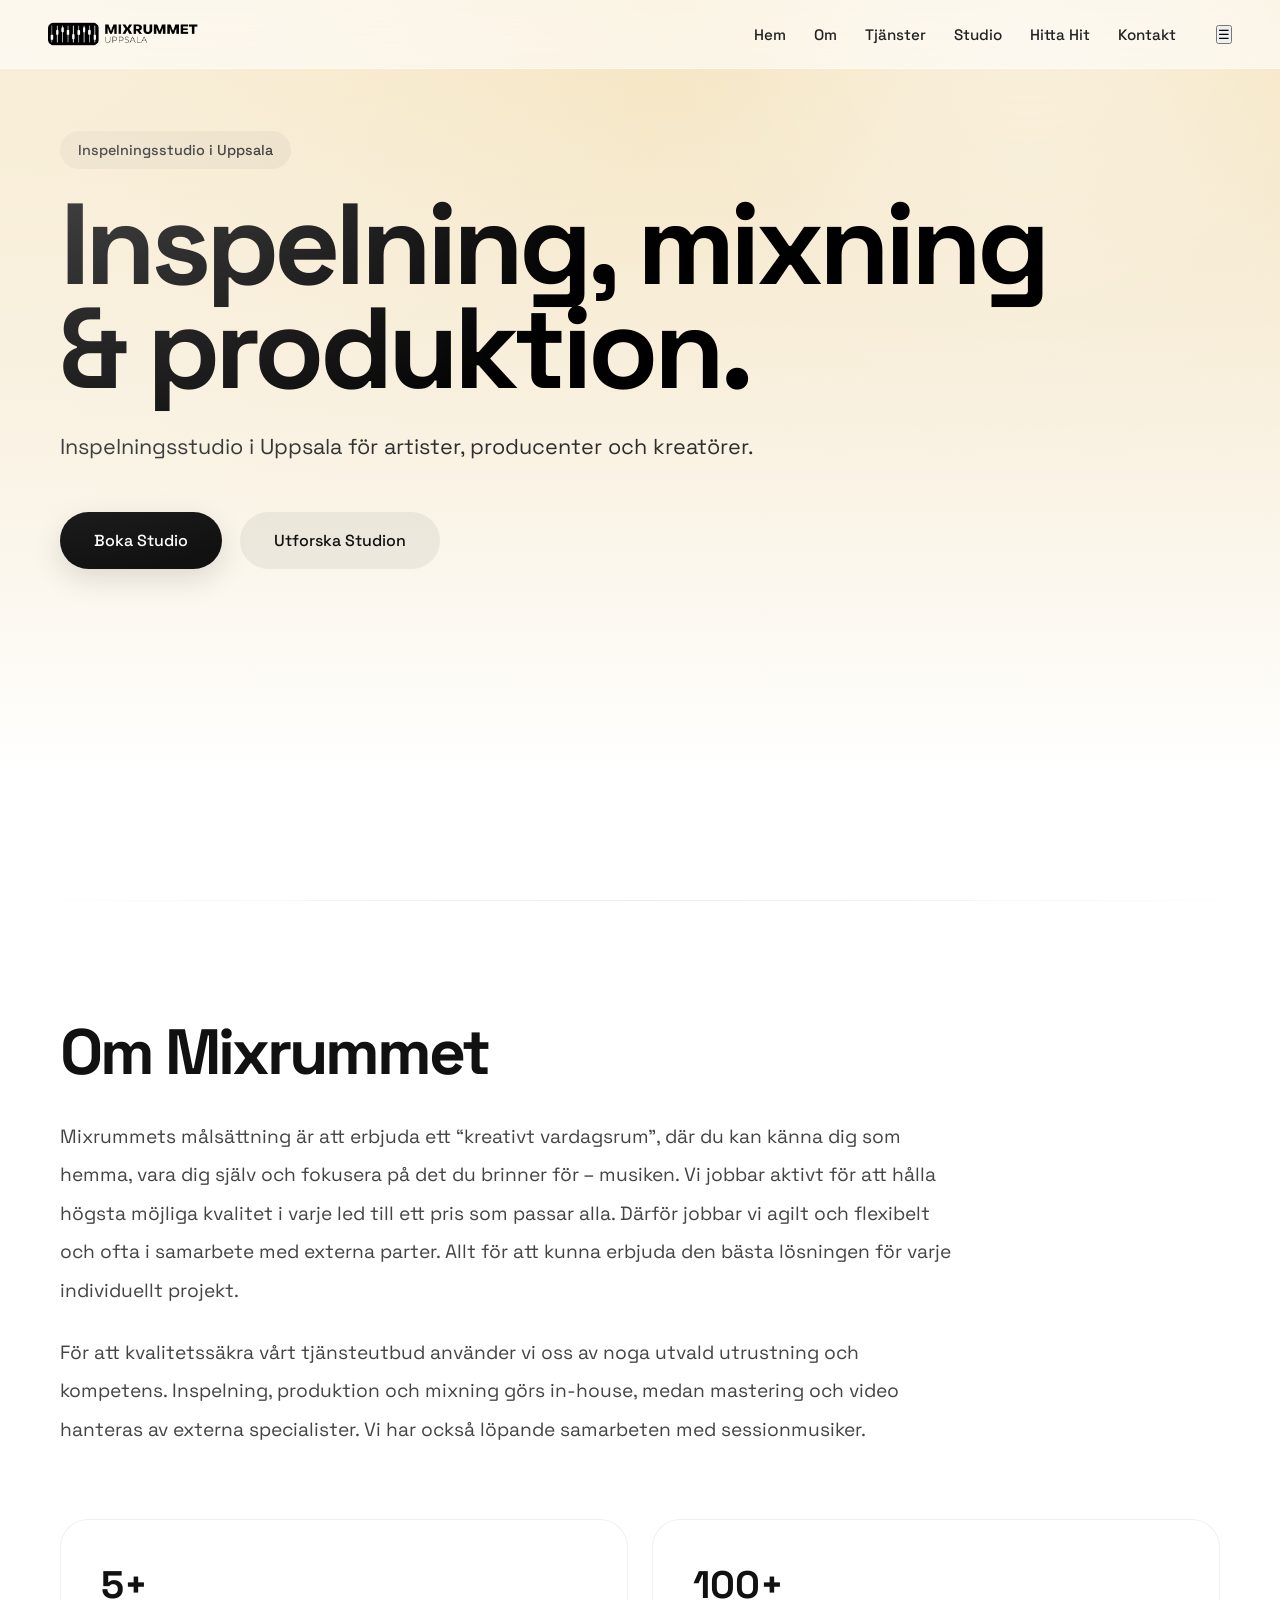
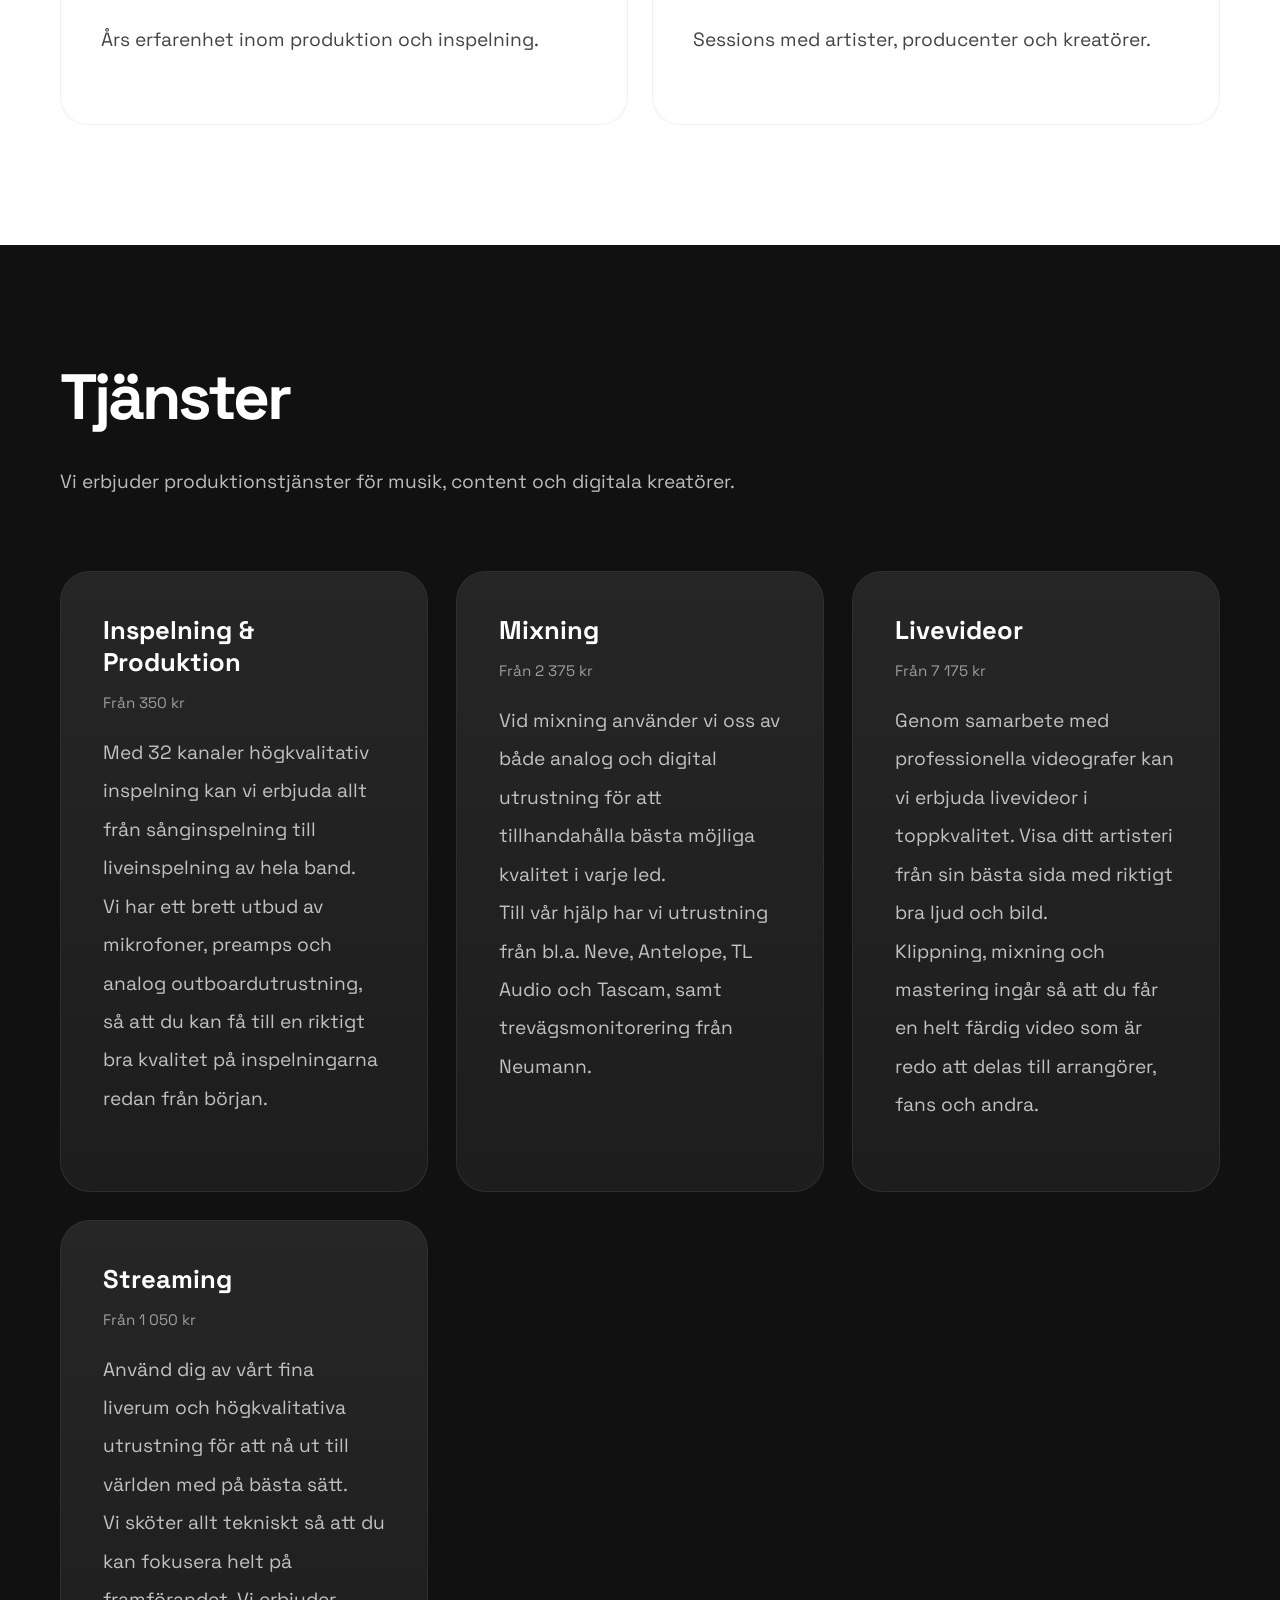
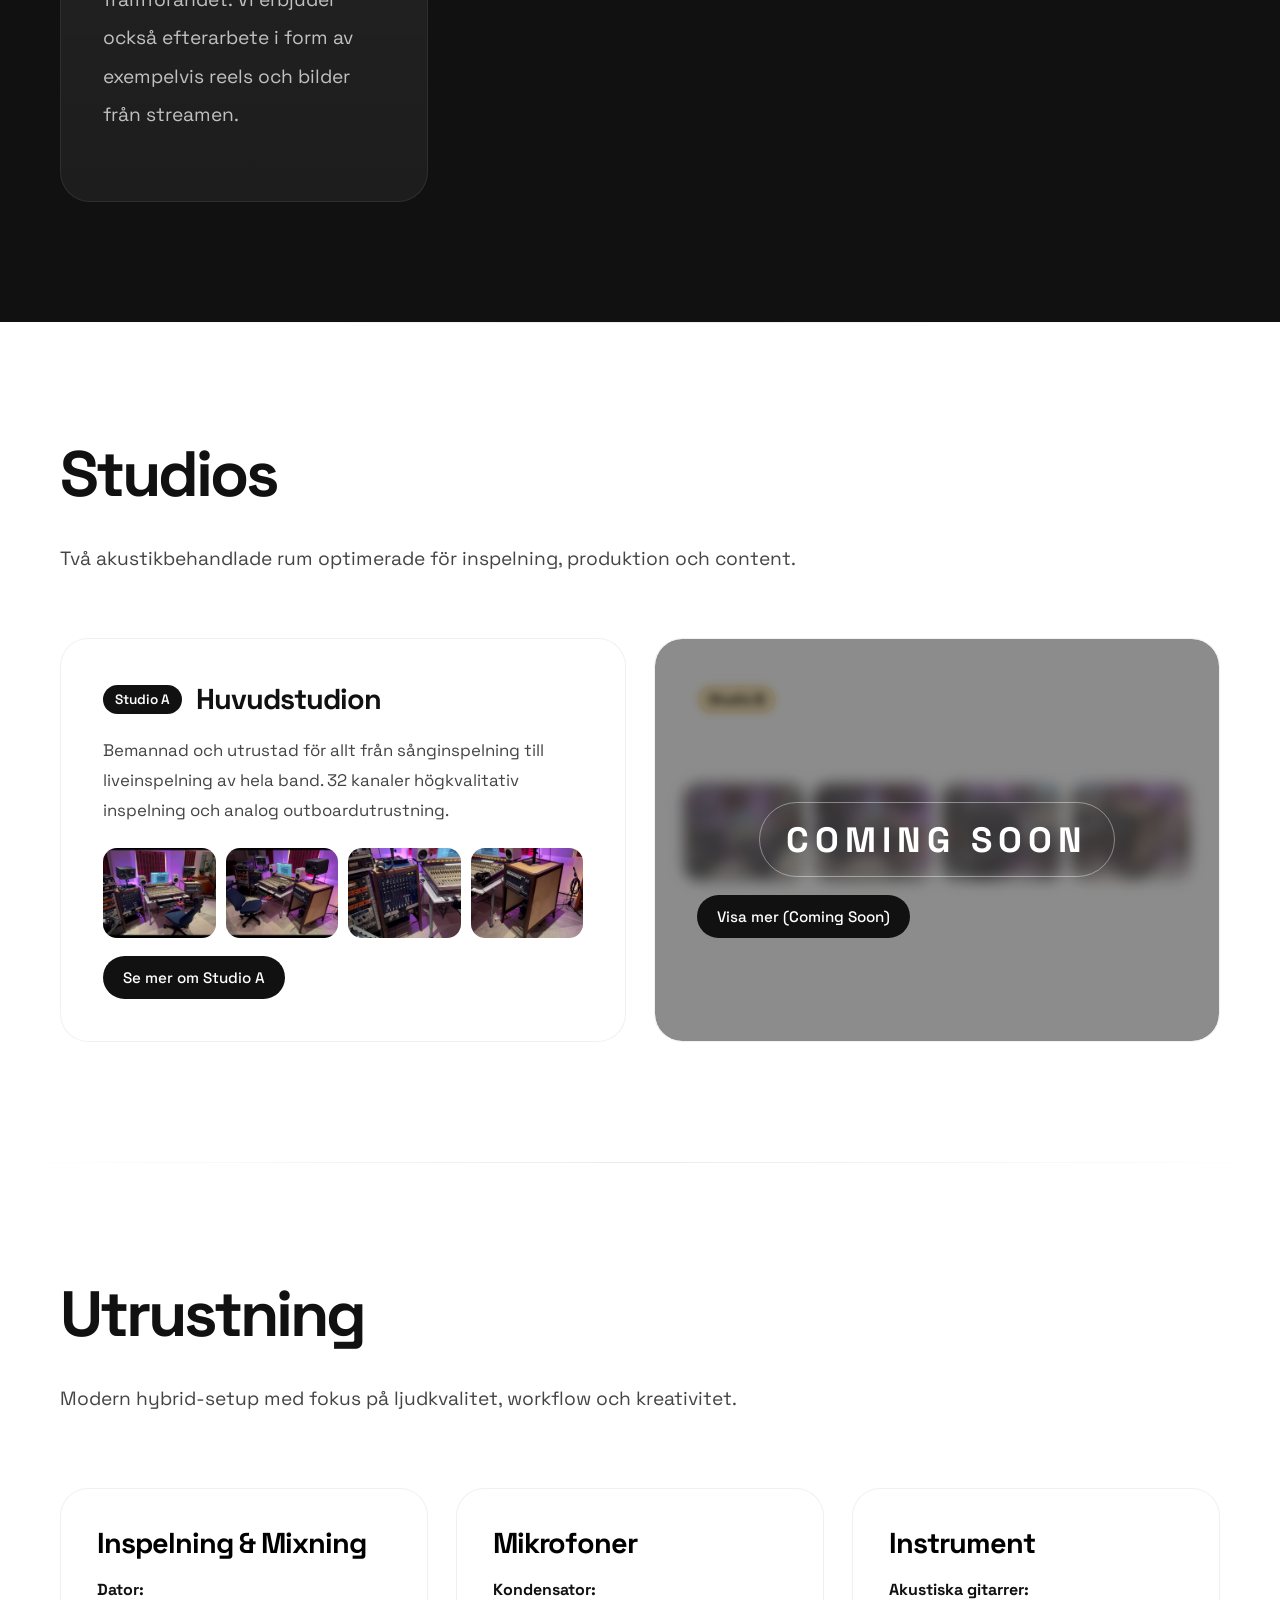
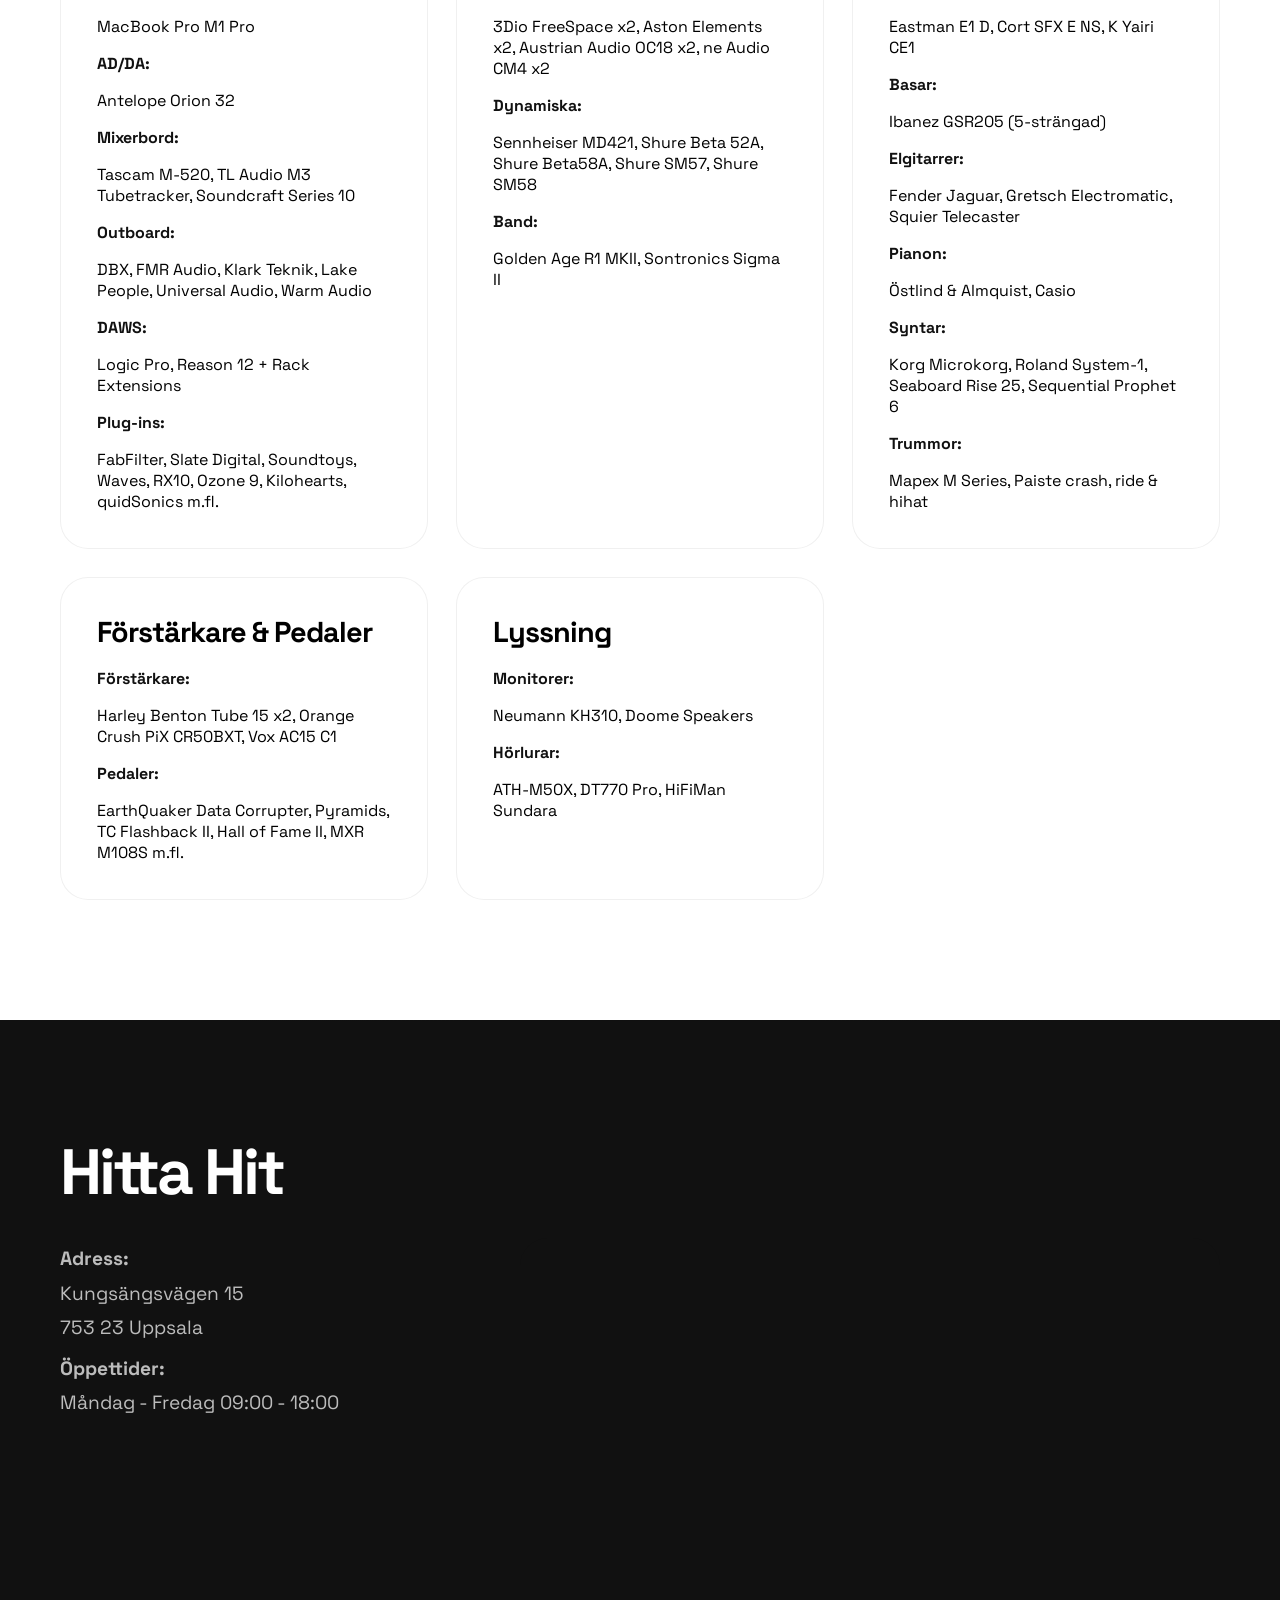
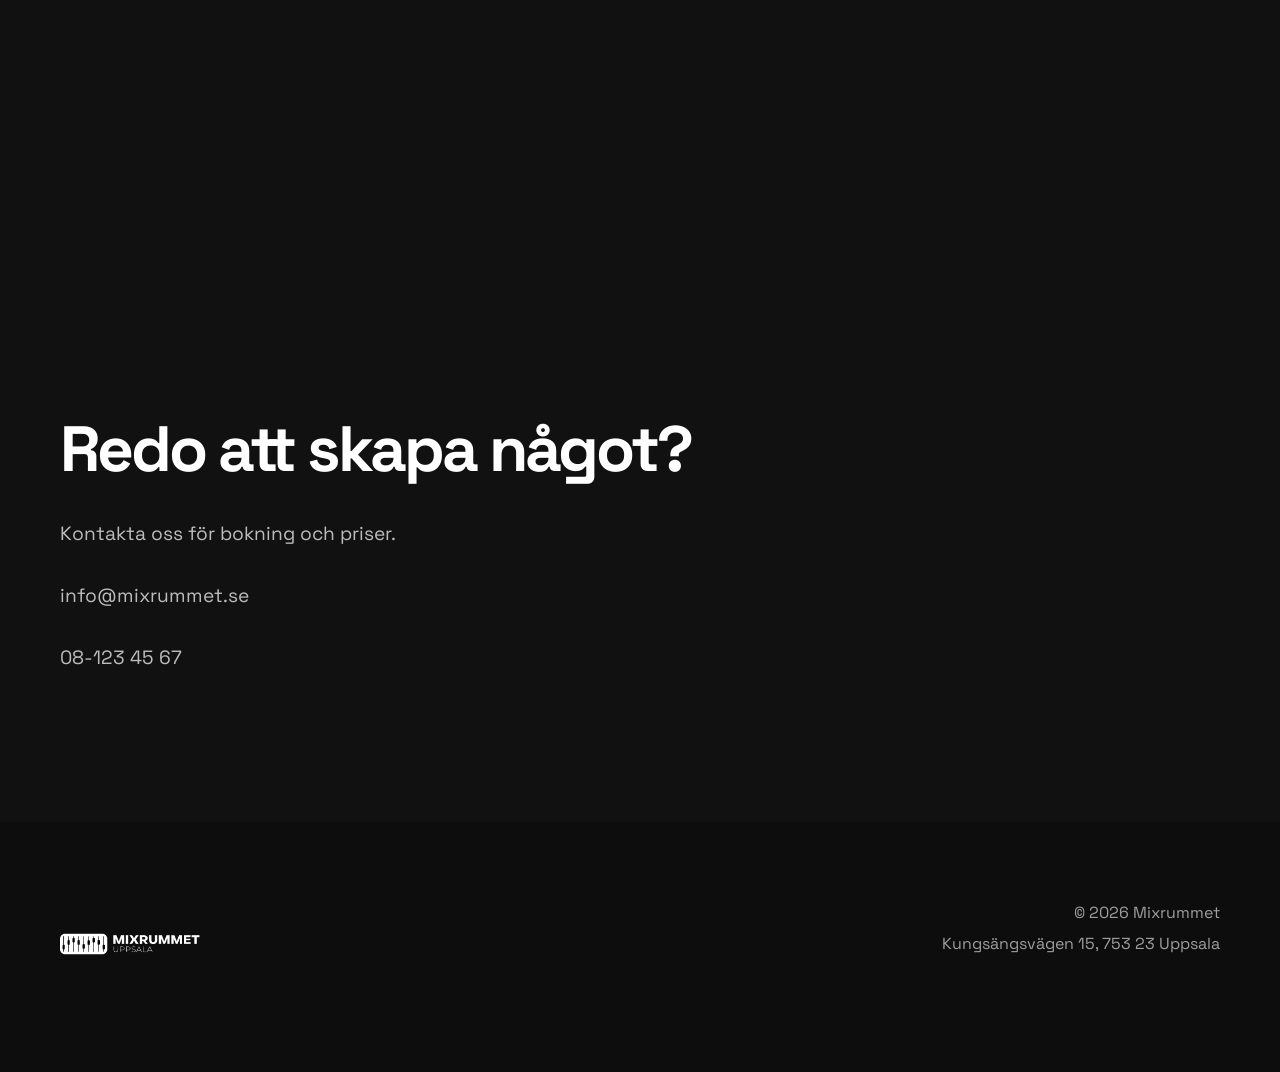
==== index.html @ 62eca07e "Add files via upload" ====
<!DOCTYPE html>
<html lang="sv">
<head>

    <meta charset="UTF-8">

    <meta name="viewport" content="width=device-width, initial-scale=1.0">

    <title>Mixrummet</title>

    <link rel="stylesheet" href="style.css">

</head>

<body>

    <!-- HEADER -->

    <header class="header">

        <img onclick="window.location.href='#' " src="logo.webp" alt="Mixrummet Logo" class="logo">

        <nav class="nav">
            <a href="#">Hem</a>
            <a href="#om">Om</a>
            <a href="#tjanster">Tjänster</a>
            <a href="#studio">Studio</a>
            <a href="#hittahit">Hitta Hit</a>
            <a href="#kontakt">Kontakt</a>
        </nav>
        <button id="menuToggle" class="menu-toggle">
    ☰
</button>
</button>

    </header>

    <!-- HERO -->

    <section class="hero-section">

        <div class="content fade-up">

            <div class="hero-label">
                Inspelningsstudio i Uppsala
            </div>

            <h1 class="welcome-title">
                Inspelning, mixning & produktion.
            </h1>

            <p class="description">
                Inspelningsstudio i Uppsala för artister, producenter och kreatörer.
            </p>

            <div class="hero-buttons">

                <a href="#kontakt" class="cta-button">
                    Boka Studio
                </a>

                <a href="#studio" class="secondary-button">
                    Utforska Studion
                </a>

            </div>

        </div>

    </section>

    <!-- ABOUT -->

    <section class="section" id="om">

        <div class="content fade-up">

            <h2>Om Mixrummet</h2>

            <p>
Mixrummets målsättning är att erbjuda ett “kreativt vardagsrum”, där du kan känna dig som hemma, vara dig själv och fokusera på det du brinner för – musiken. Vi jobbar aktivt för att hålla högsta möjliga kvalitet i varje led till ett pris som passar alla. Därför jobbar vi agilt och flexibelt och ofta i samarbete med externa parter. Allt för att kunna erbjuda den bästa lösningen för varje individuellt projekt.
            </p>

            <p>
För att kvalitetssäkra vårt tjänsteutbud använder vi oss av noga utvald utrustning och kompetens. Inspelning, produktion och mixning görs in-house, medan mastering och video hanteras av externa specialister. Vi har också löpande samarbeten med sessionmusiker.
            </p>

            <!-- STATS -->

            <div class="stats-grid">

                <div class="stat-card">
                    <h3>5+</h3>
                    <p>Års erfarenhet inom produktion och inspelning.</p>
                </div>

                <div class="stat-card">
                    <h3>100+</h3>
                    <p>Sessions med artister, producenter och kreatörer.</p>
                </div>

            </div>

        </div>

    </section>

    <!-- SERVICES -->

    <section class="section dark-section" id="tjanster">

        <div class="content fade-up">

            <h2>Tjänster</h2>

            <p>
                Vi erbjuder produktionstjänster för musik,
                content och digitala kreatörer.
            </p>

            <div class="services-grid">

                <div class="service-card">

                    <h3>Inspelning & Produktion</h3>

                    <span>Från 350 kr</span>

                    <p>
Med 32 kanaler högkvalitativ inspelning kan vi erbjuda allt från sånginspelning till liveinspelning av hela band.<br>

Vi har ett brett utbud av mikrofoner, preamps och analog outboardutrustning, så att du kan få till en riktigt bra kvalitet på inspelningarna redan från början.
                    </p>

                </div>

                <div class="service-card">

                    <h3>Mixning</h3>

                    <span>Från 2 375 kr</span>

                    <p>
Vid mixning använder vi oss av både analog och digital utrustning för att tillhandahålla bästa möjliga kvalitet i varje led.<br>

Till vår hjälp har vi utrustning från bl.a. Neve, Antelope, TL Audio och Tascam, samt trevägsmonitorering från Neumann.
                    </p>

                </div>

                <div class="service-card">

                    <h3>Livevideor</h3>

                    <span>Från 7 175 kr</span>

                    <p>
                        Genom samarbete med professionella videografer kan vi erbjuda livevideor i toppkvalitet. Visa ditt artisteri från sin bästa sida med riktigt bra ljud och bild.<br>

Klippning, mixning och mastering ingår så att du får en helt färdig video som är redo att delas till arrangörer, fans och andra.
                    </p>

                </div>

                <div class="service-card">

                    <h3>Streaming</h3>

                    <span>Från 1 050 kr</span>

                    <p>
Använd dig av vårt fina liverum och högkvalitativa utrustning för att nå ut till världen med på bästa sätt.<br>

Vi sköter allt tekniskt så att du kan fokusera helt på framförandet. Vi erbjuder också efterarbete i form av exempelvis reels och bilder från streamen.
                    </p>

                </div>

            </div>

        </div>

    </section>

    <!-- STUDIO -->

<section class="section" id="studio">

    <div class="content fade-up">

        <h2>Studios</h2>
        <p>Två akustikbehandlade rum optimerade för inspelning, produktion och content.</p>

        <div class="studio-grid">

            <!-- STUDIO A -->
            <div class="studio-card">
                
                <div class="studio-header">
                    <span class="studio-tag">Studio A</span>
                    <h3>Huvudstudion</h3>
                </div>

                <p>
                    Bemannad och utrustad för allt från sånginspelning till liveinspelning av hela band. 32 kanaler högkvalitativ inspelning och analog outboardutrustning.
                </p>

                <div class="studio-gallery">
                    <img src="images/studio1.jpg" alt="">
                    <img src="images/studio2.jpg" alt="">
                    <img src="images/studio3.jpg" alt="">
                    <img src="images/studio4.jpg" alt="">
                </div>

                <a href="studio-a.html" class="studio-button">
    Se mer om Studio A
</a>

            </div>

<div class="studio-card coming-soon">

    <div class="studio-header">
        <span class="studio-tag alt">Studio B</span>
        <h3>Prodstudion</h3>
    </div>

    <p>
        Mindre, obemannad och mer fokuserad på egenproduktion.
    </p>

    <div class="studio-gallery blurred">
        <img src="images/studio1.jpg" alt="">
        <img src="images/studio2.jpg" alt="">
        <img src="images/studio3.jpg" alt="">
        <img src="images/studio4.jpg" alt="">
    </div>

    <a href="studio-b.html" class="studio-button">
        Visa mer (Coming Soon)
    </a>

    <div class="coming-overlay">
        <div class="coming-text">COMING SOON</div>
    </div>

</div>

</section>

   <!-- GEAR -->

<section class="section" id="gear">

    <div class="content fade-up">

        <h2>Utrustning</h2>

        <p>
            Modern hybrid-setup med fokus på ljudkvalitet,
            workflow och kreativitet.
        </p>

        <div class="gear-grid">

            <!-- RECORDING -->

            <div class="gear-item large">

                <h3>Inspelning & Mixning</h3>

                <ul>
                    <strong>Dator:</strong> MacBook Pro M1 Pro<br>
                    <strong>AD/DA:</strong> Antelope Orion 32<br>
                    <strong>Mixerbord:</strong> Tascam M-520, TL Audio M3 Tubetracker, Soundcraft Series 10<br>
                    <strong>Outboard:</strong> DBX, FMR Audio, Klark Teknik, Lake People, Universal Audio, Warm Audio<br>
                    <strong>DAWS:</strong> Logic Pro, Reason 12 + Rack Extensions<br>
                    <strong>Plug-ins:</strong> FabFilter, Slate Digital, Soundtoys, Waves, RX10, Ozone 9, Kilohearts,  quidSonics m.fl.<br>
                </ul>

            </div>

            <!-- MICROPHONES -->

            <div class="gear-item large">

                <h3>Mikrofoner</h3>

                <ul>
                    <strong>Kondensator:</strong> 3Dio FreeSpace x2, Aston Elements x2, Austrian Audio OC18 x2,  ne Audio CM4 x2<br>
                     <strong>Dynamiska:</strong> Sennheiser MD421, Shure Beta 52A, Shure Beta58A, Shure SM57, Shure SM58<br>
                     <strong>Band:</strong> Golden Age R1 MKII, Sontronics Sigma II<br>
                </ul>

            </div>

            <!-- INSTRUMENTS -->

            <div class="gear-item large">

                <h3>Instrument</h3>

                <ul>
                     <strong>Akustiska gitarrer:</strong> Eastman E1 D, Cort SFX E NS, K Yairi CE1<br>
                     <strong>Basar:</strong> Ibanez GSR205 (5-strängad)<br>
                     <strong>Elgitarrer:</strong> Fender Jaguar, Gretsch Electromatic, Squier Telecaster<br>
                     <strong>Pianon:</strong> Östlind & Almquist, Casio<br>
                     <strong>Syntar:</strong> Korg Microkorg, Roland System-1, Seaboard Rise 25, Sequential Prophet 6<br>
                     <strong>Trummor:</strong> Mapex M Series, Paiste crash, ride & hihat<br>
                </ul>

            </div>

            <!-- AMPS -->

            <div class="gear-item large">

                <h3>Förstärkare & Pedaler</h3>

                <ul>
                     <strong>Förstärkare:</strong> Harley Benton Tube 15 x2, Orange Crush PiX CR50BXT, Vox AC15 C1<br>
                     <strong>Pedaler:</strong> EarthQuaker Data Corrupter, Pyramids, TC Flashback II, Hall of Fame II, MXR M108S m.fl.<br>
                </ul>

            </div>

            <!-- MONITORING -->

            <div class="gear-item large">

                <h3>Lyssning</h3>

                <ul>
                     <strong>Monitorer:</strong> Neumann KH310, Doome Speakers<br>
                     <strong>Hörlurar:</strong> ATH-M50X, DT770 Pro, HiFiMan Sundara<br>
                </ul>

            </div>

        </div>

    </div>

</section>

<!-- Hitta Hit -->
<section class="section dark-section-2" id="hittahit">

    <div class="content fade-up">

        <h2>Hitta Hit</h2>

        <div class="location-grid">

            <!-- LEFT -->

            <div class="location-info">

                <p>
                    <strong>Adress:</strong><br>
                    Kungsängsvägen 15<br>
                    753 23 Uppsala
                </p>

                <p>
                    <strong>Öppettider:</strong><br>
                    Måndag - Fredag 09:00 - 18:00
                </p>

            </div>

            <!-- RIGHT / MAP -->

            <div class="map-wrapper">

                <div style="width:100%;">
                    <div style="position:relative; padding-bottom:76.92%; height:0; overflow:hidden; border-radius:28px;">
                        <iframe 
                            src="https://maps.google.com/maps?width=650&height=500&hl=en&q=Kungs%C3%A4ngsv%C3%A4gen%2015%20753%2023%20Uppsala&t=k&z=14&ie=UTF8&iwloc=B&output=embed"
                            style="position:absolute; top:0; left:0; width:100%; height:100%; border:0;"
                            allowfullscreen
                            loading="lazy"
                            referrerpolicy="no-referrer-when-downgrade">
                        </iframe>
                    </div>
                </div>

            </div>

        </div>

    </div>

</section>

    <!-- CTA -->

    <section class="section dark-section" id="kontakt">

        <div class="content fade-up">

            <h2>Redo att skapa något?</h2>

            <p>
                Kontakta oss för bokning och priser.
            </p>

                <p>info@mixrummet.se</p>

                <p>08-123 45 67</p>

        </div>

    </section>

    <!-- FOOTER -->

    <footer class="footer">

        <div class="content footer-content">

            <div>

                <img src="logo.webp" alt="Mixrummet Logo" class="footer-logo">

            </div>

            <div class="footer-text">

                <p>© 2026 Mixrummet</p>

                <p>
                Kungsängsvägen 15, 753 23 Uppsala
                </p>
                <p id="secret">Rompan10 and MelleB was here</p>

            </div>

        </div>

    </footer>

    <!-- FADE SCRIPT -->

    <script>

        const elements = document.querySelectorAll('.fade-up');

const observer = new IntersectionObserver(entries => {
    entries.forEach(entry => {
        if (entry.isIntersecting) {
            entry.target.classList.add('visible');
            observer.unobserve(entry.target);
        }
    });
}, {
    threshold: 0.15
});

        elements.forEach(el => observer.observe(el));

        const header = document.querySelector('.header');

window.addEventListener('scroll', () => {

    if(window.scrollY > 40) {
        header.classList.add('scrolled');
    } else {
        header.classList.remove('scrolled');
    }

});

const menuToggle = document.getElementById("menuToggle");
const nav = document.querySelector(".nav");

menuToggle.addEventListener("click", () => {
    nav.classList.toggle("active");
    menuToggle.classList.toggle("active");
});

    </script>

</body>
</html>
---- style.css ----
@import url('https://fonts.googleapis.com/css2?family=Space+Grotesk:wght@300;400;500;700&display=swap');

:root {
    --bg: #ffffff;

    --text: #111111;
    --muted: #666666;
    --line: rgba(0,0,0,0.08);

    --card: rgba(255,255,255,0.72);

    --accent: #f4e1b6;
    --accent-light: #f8efdc;

    --shadow:
    0 10px 30px rgba(0,0,0,0.05);

    --shadow-hover:
    0 20px 50px rgba(0,0,0,0.12);

    --radius: 28px;

    --transition: 0.35s ease;
}

/* RESET */

* {
    margin: 0;
    padding: 0;
    box-sizing: border-box;
}

html {
    scroll-behavior: smooth;
}

body {
    font-family: 'Space Grotesk', sans-serif;

    background: var(--bg);

    color: var(--text);

    overflow-x: hidden;

    -webkit-font-smoothing: antialiased;
    text-rendering: optimizeLegibility;
}

/* NOISE OVERLAY */

body::before {
    content: "";

    position: fixed;

    inset: 0;

    pointer-events: none;

    opacity: 0.03;

    background-image:
    url("https://www.transparenttextures.com/patterns/asfalt-light.png");

    z-index: 9999;
}

/* SELECTION */

::selection {
    background: #111;
    color: white;
}

/* HEADER */

.header {
    position: fixed;

    top: 0;
    left: 0;

    width: 100%;

    padding: 22px 48px;

    display: flex;
    align-items: center;

    justify-content: flex-start;

    gap: 40px;

    z-index: 1000;

    background: rgba(255,255,255,0.58);

    backdrop-filter: blur(20px);
    -webkit-backdrop-filter: blur(20px);

    border-bottom: 1px solid rgba(255,255,255,0.4);

    transition: var(--transition);
}

.logo {
    width: 150px;
    cursor: pointer;
}

/* NAV */

.nav {
    display: flex;
    align-items: center;

    gap: 28px;

    margin-left: auto;
}

.nav a {
    position: relative;

    text-decoration: none;

    color: #222;

    font-size: 0.95rem;
    font-weight: 500;

    transition: var(--transition);
}

.nav a::after {
    content: "";

    position: absolute;

    left: 0;
    bottom: -6px;

    width: 0%;
    height: 1px;

    background: #111;

    transition: var(--transition);
}

.nav a:hover::after {
    width: 100%;
}

/* GLOBAL */

.content {
    width: 100%;

    max-width: 1450px;

    margin: 0 auto;

    padding: 0 60px;
}

/* HERO */

.hero-section {
    position: relative;
    top: -120px;

    min-height: 100vh;

    display: flex;
    align-items: center;

    overflow: hidden;

    padding: 220px 0 180px;

background:
    linear-gradient(
        180deg,
        #f4e1b6 0%,
        #f8efdc 55%,
        #ffffff 100%
    );
}

.hero-section::before {
    content: "";

    position: absolute;

    top: -200px;
    right: -100px;

    width: 700px;
    height: 700px;

    background:
    radial-gradient(
        circle,
        rgba(255,255,255,0.5) 0%,
        transparent 70%
    );

    filter: blur(80px);
}

.hero-section::after {
    content: "";

    position: absolute;

    inset: 0;

    background:
    radial-gradient(
        circle at top left,
        rgba(255,255,255,0.45),
        transparent 45%
    );

    pointer-events: none;
}

.hero-label {
    display: inline-flex;

    padding: 10px 18px;

    margin-bottom: 24px;

    border-radius: 999px;

    background: rgba(0,0,0,0.05);

    font-size: 0.9rem;
    font-weight: 500;
}

.welcome-title {
    color: black;

    max-width: 1000px;

    margin-bottom: 28px;

    font-size: clamp(4rem, 9vw, 8rem);

    line-height: 0.9;

    letter-spacing: -5px;

    font-weight: 700;
}

.description {
    max-width: 760px;

    font-size: 1.35rem;

    line-height: 1.8;

color: #2e2e2e;
}

.hero-buttons {
    display: flex;

    gap: 18px;

    flex-wrap: wrap;

    margin-top: 45px;
}

/* BUTTONS */

.cta-button,
.secondary-button {
    display: inline-flex;
    align-items: center;
    justify-content: center;

    padding: 18px 34px;

    border-radius: 999px;

    text-decoration: none;

    font-size: 1rem;
    font-weight: 500;

    transition: var(--transition);
}

.cta-button {
    background: #111;

    color: white;

    box-shadow:
    0 10px 30px rgba(0,0,0,0.12);
}

.cta-button:hover {
    transform: translateY(-4px);

    box-shadow:
    0 18px 40px rgba(0,0,0,0.18);
}

.secondary-button {
    background: rgba(0,0,0,0.06);

    color: #111;
}

.secondary-button:hover {
    background: rgba(0,0,0,0.1);
}

/* SECTIONS */

.section {
    position: relative;

    padding: 120px 0;

    background: white;
}

.section::before {
    content: "";

    position: absolute;

    top: 0;
    left: 0;

    width: 100%;
    height: 1px;

    background:
    linear-gradient(
        90deg,
        transparent,
        rgba(0,0,0,0.08),
        transparent
    );
}

.section h2 {
    margin-bottom: 34px;

    font-size: 4rem;

    line-height: 1;

    letter-spacing: -3px;
}

.section p {
    max-width: 900px;

    margin-bottom: 24px;

    font-size: 1.2rem;

    line-height: 2;

    color: #444;
}

/* DARK SECTION */

.dark-section,
.dark-section-2 {
    background: #111;

    color: white;
}

.dark-section h2,
.dark-section-2 h2 {
    color: white;
}

.dark-section p,
.dark-section-2 p {
    color: rgba(255,255,255,0.72);
}

/* STATS */

.stats-grid {
    display: grid;

    grid-template-columns:
    repeat(auto-fit, minmax(220px, 1fr));

    gap: 24px;

    margin-top: 70px;
}

.stat-card {
    padding: 40px;

    border-radius: var(--radius);

    background: rgba(255,255,255,0.65);

    backdrop-filter: blur(18px);

    border: 1px solid rgba(0,0,0,0.06);

    transition: var(--transition);
}

.stat-card:hover {
    transform: translateY(-6px);

    box-shadow: var(--shadow);
}

.stat-card h3 {
    font-size: 2.4rem;

    margin-bottom: 12px;
}

/* SERVICES */

.services-grid {
    display: grid;

    grid-template-columns:
    repeat(auto-fit, minmax(300px, 1fr));

    gap: 28px;

    margin-top: 70px;
}

.service-card {
    position: relative;

    overflow: hidden;

    padding: 42px;

    border-radius: 30px;

    background: rgba(255,255,255,0.05);

    border: 1px solid rgba(255,255,255,0.08);

    transition: var(--transition);
}

.service-card::before {
    content: "";

    position: absolute;

    inset: 0;

    background:
    linear-gradient(
        180deg,
        rgba(255,255,255,0.04),
        transparent
    );

    pointer-events: none;
}

.service-card:hover {
    transform: translateY(-6px);

    border-color: rgba(255,255,255,0.15);
}

.service-card h3 {
    font-size: 1.6rem;

    margin-bottom: 14px;
}

.service-card span {
    display: inline-block;

    margin-bottom: 22px;

    font-size: 0.95rem;

    color: rgba(255,255,255,0.55);
}

/* GALLERY */

.gallery-grid {
    display: grid;

    grid-template-columns: repeat(2, 1fr);

    gap: 24px;

    margin-top: 70px;
}

.gallery-grid img {
    width: 100%;

    height: 480px;

    object-fit: cover;

    border-radius: 28px;

    transition: 0.4s ease;
}

.gallery-grid img:hover {
    transform: scale(1.02);
}

/* GEAR */

.gear-grid {
    display: grid;

    grid-template-columns:
    repeat(auto-fit, minmax(320px, 1fr));

    gap: 28px;

    margin-top: 70px;
}

.gear-item {
    display: flex;
    flex-direction: column;

    gap: 18px;

    padding: 36px;

    border-radius: 28px;

    background: rgba(255,255,255,0.72);

    backdrop-filter: blur(18px);

    border: 1px solid rgba(0,0,0,0.06);

    transition: var(--transition);

    background: white;
}

.gear-item:hover {
    transform: translateY(-6px);

    box-shadow: var(--shadow-hover);
}

.gear-item h3 {
    font-size: 1.8rem;

    letter-spacing: -1px;
    color: black;
}

.gear-item ul {
    list-style: none;

    display: flex;
    flex-direction: column;

    gap: 16px;
    color: black;
}

.gear-item li {
    font-size: 1.02rem;

    line-height: 1.7;

    color: #333;
}

.gear-item strong {
    color: #111;
}

/* HITTA HIT */

#hitta-hit {
    position: relative;

    padding: 70px 0 50px;

    background: #ffffff;
}

#hitta-hit .content {
    max-width: 1500px;
}

#hitta-hit h2 {
    font-size: 3.4rem;

    margin-bottom: 12px;

    letter-spacing: -2px;
}

#hitta-hit p {
    margin-bottom: 18px;

    font-size: 1.1rem;

    line-height: 1.8;

    color: #555;
}

#hitta-hit iframe {
    width: 100%;

    height: 420px;

    border: none;

    border-radius: 24px;

    overflow: hidden;

    box-shadow:
    0 20px 50px rgba(0,0,0,0.08);
}

/* CONTACT */

.contact-info {
    margin-top: 40px;
}

.contact-info p {
    font-size: 1.3rem;
}

/* FOOTER */

.footer {
    background: #0d0d0d;

    padding: 80px 0;
}

.footer-content {
    display: flex;

    align-items: center;
    justify-content: space-between;

    gap: 40px;
}

.footer-logo {
    width: 140px;

    filter: invert(1);
}

.footer-text p {
    color: rgba(255,255,255,0.6);

    margin-bottom: 10px;

    text-align: right;
}

/* ANIMATIONS */

.fade-up {
    opacity: 0;

    transform: translateY(40px);

    transition:
    opacity 1s ease,
    transform 1s ease;
}

.fade-up.visible {
    opacity: 1;

    transform: translateY(0);
}

/* RESPONSIVE */

@media (max-width: 900px) {

    .gallery-grid {
        grid-template-columns: 1fr;
    }

    .gallery-grid img {
        height: 350px;
    }
}

@media (max-width: 768px) {

    .header {
        padding: 18px 22px;
    }

    .nav {
        display: none;
    }

    .content {
        padding: 0 24px;
    }

    .welcome-title {
        font-size: 4rem;

        letter-spacing: -3px;
    }

    .description {
        font-size: 1.1rem;
    }

    .section {
        padding: 90px 0;
    }

    .section h2 {
        font-size: 2.6rem;
    }

    .gear-grid {
        grid-template-columns: 1fr;
    }

    #hitta-hit {
        padding: 60px 0 40px;
    }

    #hitta-hit h2 {
        font-size: 2.4rem;

        margin-bottom: 10px;
    }

    #hitta-hit p {
        margin-bottom: 14px;
    }

    #hitta-hit iframe {
        height: 320px;
    }

    .footer-content {
        flex-direction: column;

        align-items: flex-start;
    }

    .footer-text p {
        text-align: left;
    }
}

/* LOCATION */

.location-grid {
    display: grid;

    grid-template-columns: 420px 1fr;

    gap: 40px;

    align-items: start;

    margin-top: 10px;
}

.location-info {
    display: flex;

    flex-direction: column;

    gap: 6px;

    padding-top: 4px;
}

.location-info p {
    margin-bottom: 0;

    line-height: 1.8;
}

.map-wrapper iframe {
    border-radius: 28px;

    box-shadow: 0 10px 30px rgba(0,0,0,0.18);
}

/* MOBILE */

@media (max-width: 900px) {

    .location-grid {
        grid-template-columns: 1fr;

        gap: 24px;
    }
}

/* STUDIO GRID */
.studio-grid {
    display: grid;
    grid-template-columns: repeat(2, 1fr);
    gap: 28px;
    margin-top: 60px;
}

/* CARD */
.studio-card {
    position: relative;
    padding: 42px;
    border-radius: var(--radius);
    background: rgba(255,255,255,0.65);
    backdrop-filter: blur(18px);
    border: 1px solid rgba(0,0,0,0.06);
    transition: var(--transition);
    overflow: hidden;
}

.studio-card:hover {
    transform: translateY(-8px);
    box-shadow: var(--shadow-hover);
}

/* HEADER */
.studio-header {
    display: flex;
    align-items: center;
    gap: 14px;
    margin-bottom: 18px;
}

.studio-tag {
    padding: 6px 12px;
    border-radius: 999px;
    font-size: 0.85rem;
    font-weight: 600;
    background: #111;
    color: white;
}

.studio-tag.alt {
    background: var(--accent);
    color: #111;
}

.studio-card h3 {
    font-size: 1.8rem;
    letter-spacing: -1px;
}

/* TEXT */
.studio-card p {
    font-size: 1.05rem;
    line-height: 1.8;
    color: #444;
    margin-bottom: 22px;
}

/* MINI GALLERY */
.studio-gallery {
    display: grid;
    grid-template-columns: repeat(4, 1fr);
    gap: 10px;
}

.studio-gallery img {
    width: 100%;
    height: 90px;
    object-fit: cover;
    border-radius: 14px;
    transition: 0.3s ease;
}

.studio-gallery img:hover {
    transform: scale(1.05);
}

/* RESPONSIVE */
@media (max-width: 900px) {
    .studio-grid {
        grid-template-columns: 1fr;
    }

    .studio-gallery {
        grid-template-columns: repeat(2, 1fr);
    }

    .studio-gallery img {
        height: 120px;
    }
}

.studio-card.coming-soon {
    cursor: default;
}

/* göm text + content */
.studio-card.coming-soon h3,
.studio-card.coming-soon p {
    opacity: 0;
}

/* Disable hover animation for coming soon card */
.studio-card.coming-soon:hover {
    transform: none;
    box-shadow: none;
}

/* blur gallery */
.studio-card.coming-soon .studio-gallery.blurred {
    filter: blur(6px) grayscale(0.4);
    opacity: 0.6;
}

.studio-card.coming-soon .studio-gallery {
    opacity: 0;
    filter: blur(12px) grayscale(1);
    transform: scale(1.05);
}

/* overlay (tar visuellt fokus) */
.coming-overlay {
    position: absolute;
    inset: 0;
    display: flex;
    align-items: center;
    justify-content: center;

    background: rgba(0,0,0,0.45);
    backdrop-filter: blur(4px);

    z-index: 10;
}

/* text */
.coming-text {
    font-size: 2.2rem;
    font-weight: 700;
    letter-spacing: 6px;

    color: white;

    padding: 14px 26px;
    border: 1px solid rgba(255,255,255,0.4);
    border-radius: 999px;

    text-transform: uppercase;

    animation: pulse 2.5s infinite ease-in-out;
}

/* subtle pulse animation */
@keyframes pulse {
    0% { opacity: 0.7; }
    50% { opacity: 1; }
    100% { opacity: 0.7; }
}

.studio-button {
    display: inline-flex;
    margin-top: 18px;

    padding: 12px 20px;
    border-radius: 999px;

    text-decoration: none;

    font-weight: 500;
    font-size: 0.95rem;

    background: #111;
    color: white;

    transition: var(--transition);

    position: relative;
    z-index: 20;
}

.studio-button:hover {
    transform: translateY(-3px);
    box-shadow: 0 10px 25px rgba(0,0,0,0.15);
}

/* disabled / coming soon */
.studio-button.disabled {
    background: rgba(0,0,0,0.2);
    color: rgba(255,255,255,0.6);
    cursor: not-allowed;
}

/* STUDIO PAGE HERO */
.studio-page-hero {
    padding: 180px 0 100px;
    background: linear-gradient(180deg, #f4e1b6, #ffffff);
}

.studio-page-hero h1 {
    font-size: 4rem;
    letter-spacing: -2px;
    margin: 20px 0;
}

/* back button */
.back-button {
    display: inline-block;
    margin-top: 20px;

    padding: 12px 20px;
    border-radius: 999px;

    text-decoration: none;

    background: #111;
    color: white;

    transition: var(--transition);
}

.back-button:hover {
    transform: translateY(-3px);
}

/* coming variant */
.studio-page-hero.coming {
    background: linear-gradient(180deg, #111, #222);
    color: white;
}

.studio-page-hero.coming p {
    color: rgba(255,255,255,0.7);
}

.coming-badge {
    display: inline-block;
    margin-top: 20px;

    padding: 10px 18px;
    border-radius: 999px;

    border: 1px solid rgba(255,255,255,0.3);

    letter-spacing: 6px;
    font-weight: 600;
}

#secret {
    font-size: 0.9rem;
    font-style: italic;
    color: white;
    opacity: 0;
}

#secret:hover {
    color: red;
    opacity: 1;
}
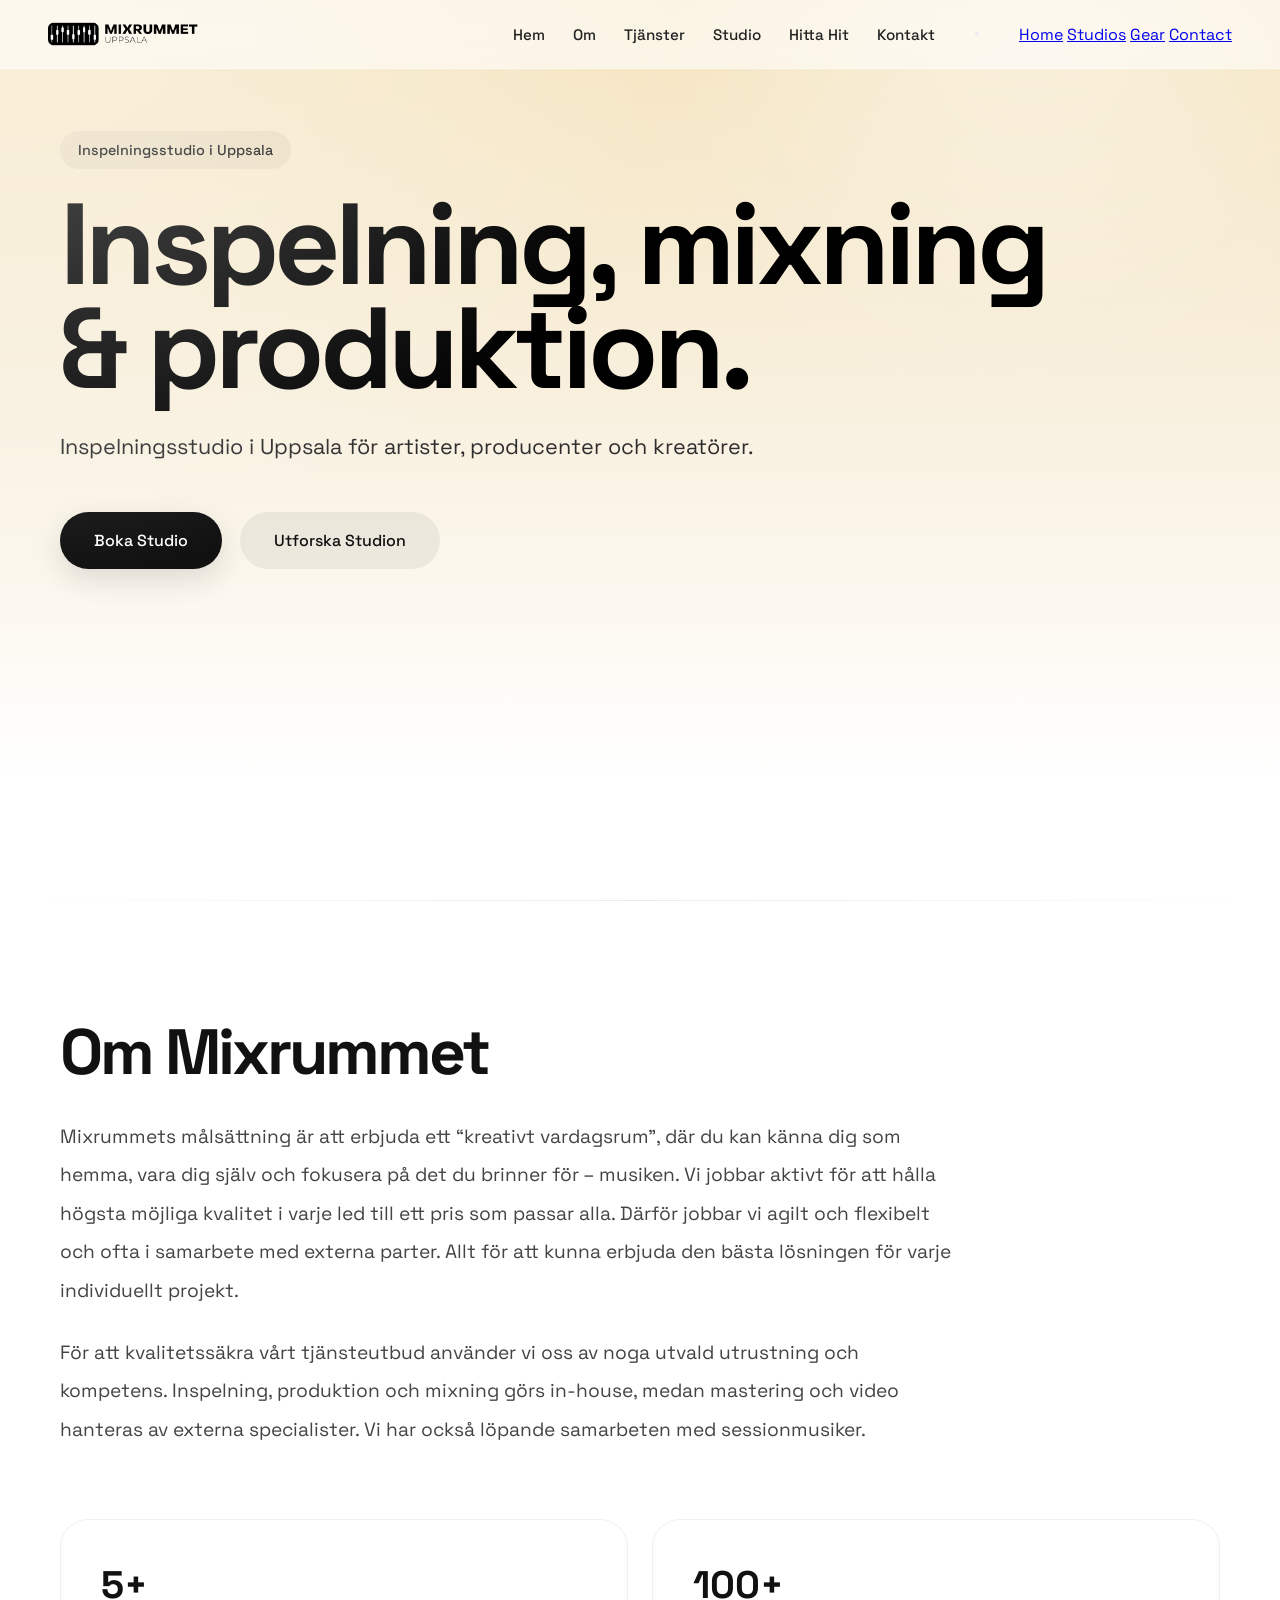
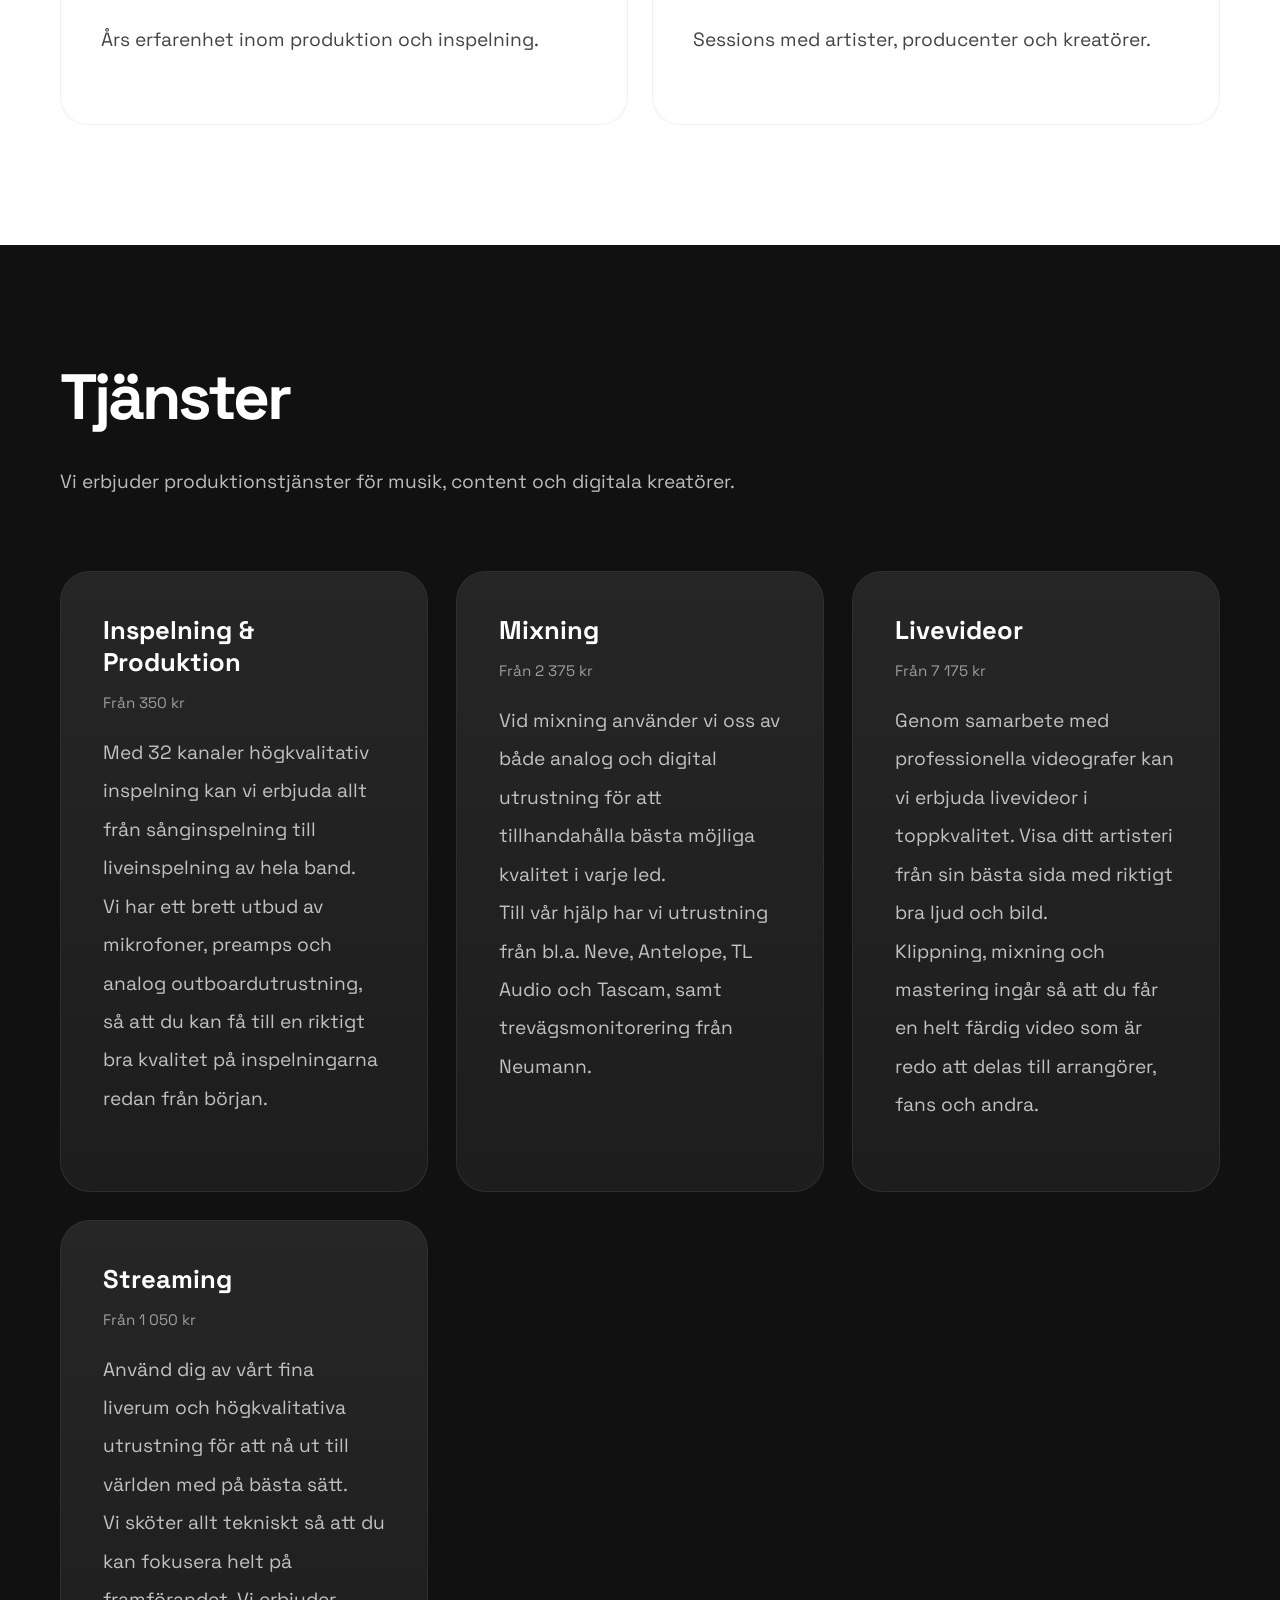
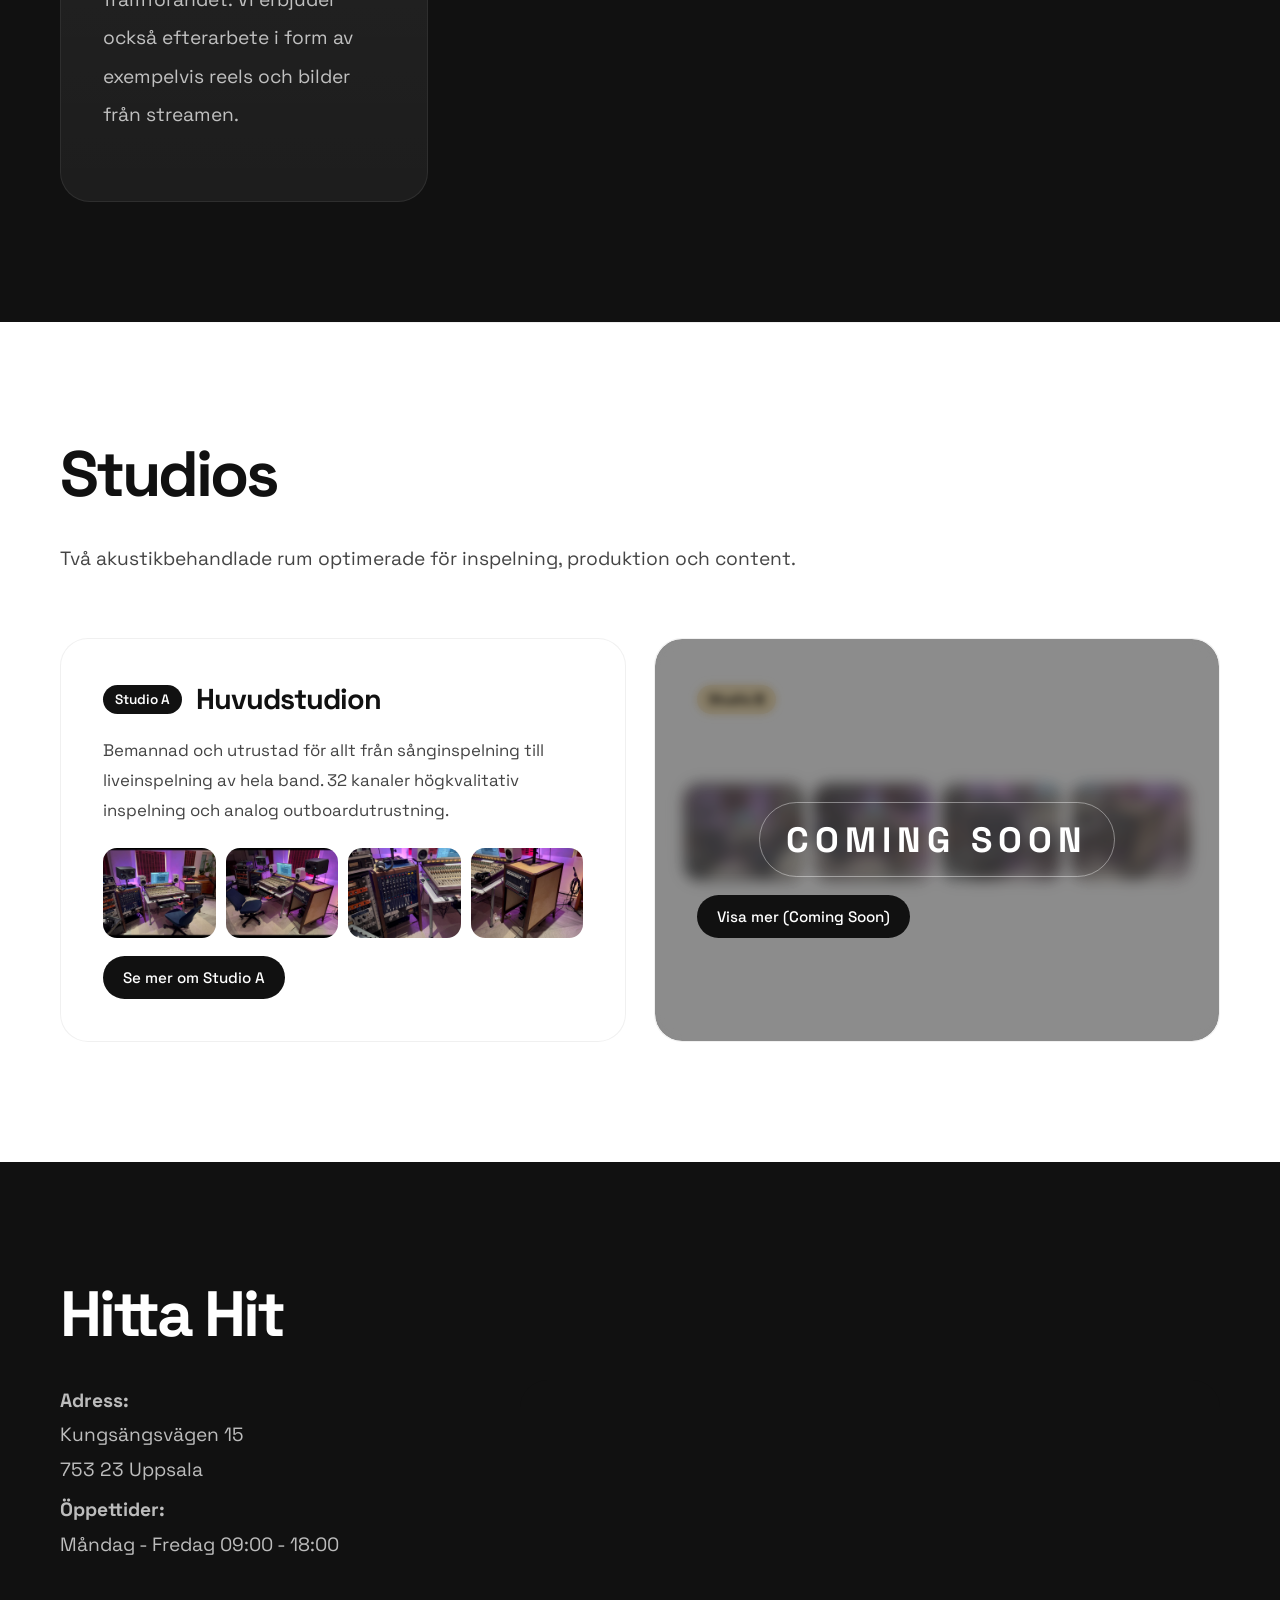
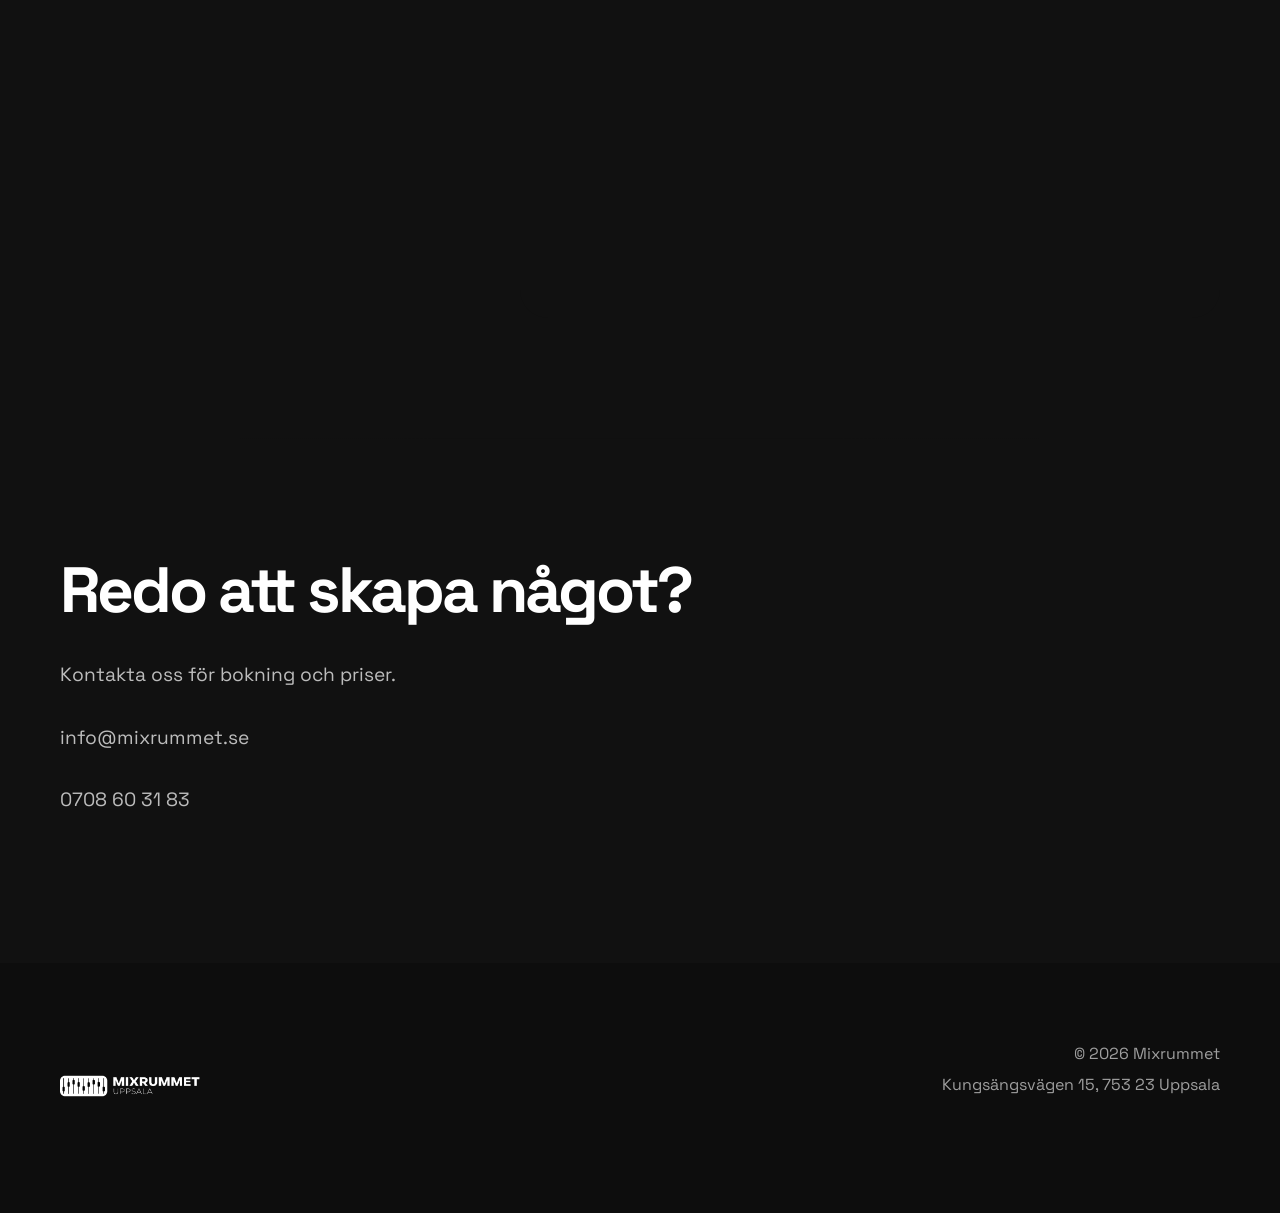
==== commit 4058da8a: "Update index.html" ====
--- a/index.html
+++ b/index.html
@@ -28,10 +28,18 @@
             <a href="#hittahit">Hitta Hit</a>
             <a href="#kontakt">Kontakt</a>
         </nav>
-        <button id="menuToggle" class="menu-toggle">
-    ☰
+<button id="menuToggle" class="menu-toggle">
+  <span></span>
+  <span></span>
+  <span></span>
 </button>
-</button>
+
+<div id="sideMenu" class="side-menu">
+    <a href="#home">Home</a>
+    <a href="#studio">Studios</a>
+    <a href="#gear">Gear</a>
+    <a href="#contact">Contact</a>
+</div>
 
     </header>
 
@@ -248,9 +256,7 @@
 
 </section>
 
-   <!-- GEAR -->
-
-<section class="section" id="gear">
+<!-- <section class="section" id="gear">
 
     <div class="content fade-up">
 
@@ -262,8 +268,6 @@
         </p>
 
         <div class="gear-grid">
-
-            <!-- RECORDING -->
 
             <div class="gear-item large">
 
@@ -280,8 +284,6 @@
 
             </div>
 
-            <!-- MICROPHONES -->
-
             <div class="gear-item large">
 
                 <h3>Mikrofoner</h3>
@@ -293,8 +295,6 @@
                 </ul>
 
             </div>
-
-            <!-- INSTRUMENTS -->
 
             <div class="gear-item large">
 
@@ -311,8 +311,6 @@
 
             </div>
 
-            <!-- AMPS -->
-
             <div class="gear-item large">
 
                 <h3>Förstärkare & Pedaler</h3>
@@ -324,8 +322,6 @@
 
             </div>
 
-            <!-- MONITORING -->
-
             <div class="gear-item large">
 
                 <h3>Lyssning</h3>
@@ -342,6 +338,7 @@
     </div>
 
 </section>
+-->
 
 <!-- Hitta Hit -->
 <section class="section dark-section-2" id="hittahit">
@@ -407,7 +404,7 @@
 
                 <p>info@mixrummet.se</p>
 
-                <p>08-123 45 67</p>
+                <p>0708 60 31 83</p>
 
         </div>
 
@@ -472,14 +469,14 @@
 });
 
 const menuToggle = document.getElementById("menuToggle");
-const nav = document.querySelector(".nav");
+const sideMenu = document.getElementById("sideMenu");
 
 menuToggle.addEventListener("click", () => {
-    nav.classList.toggle("active");
     menuToggle.classList.toggle("active");
+    sideMenu.classList.toggle("open");
 });
 
     </script>
 
 </body>
-</html>+</html>
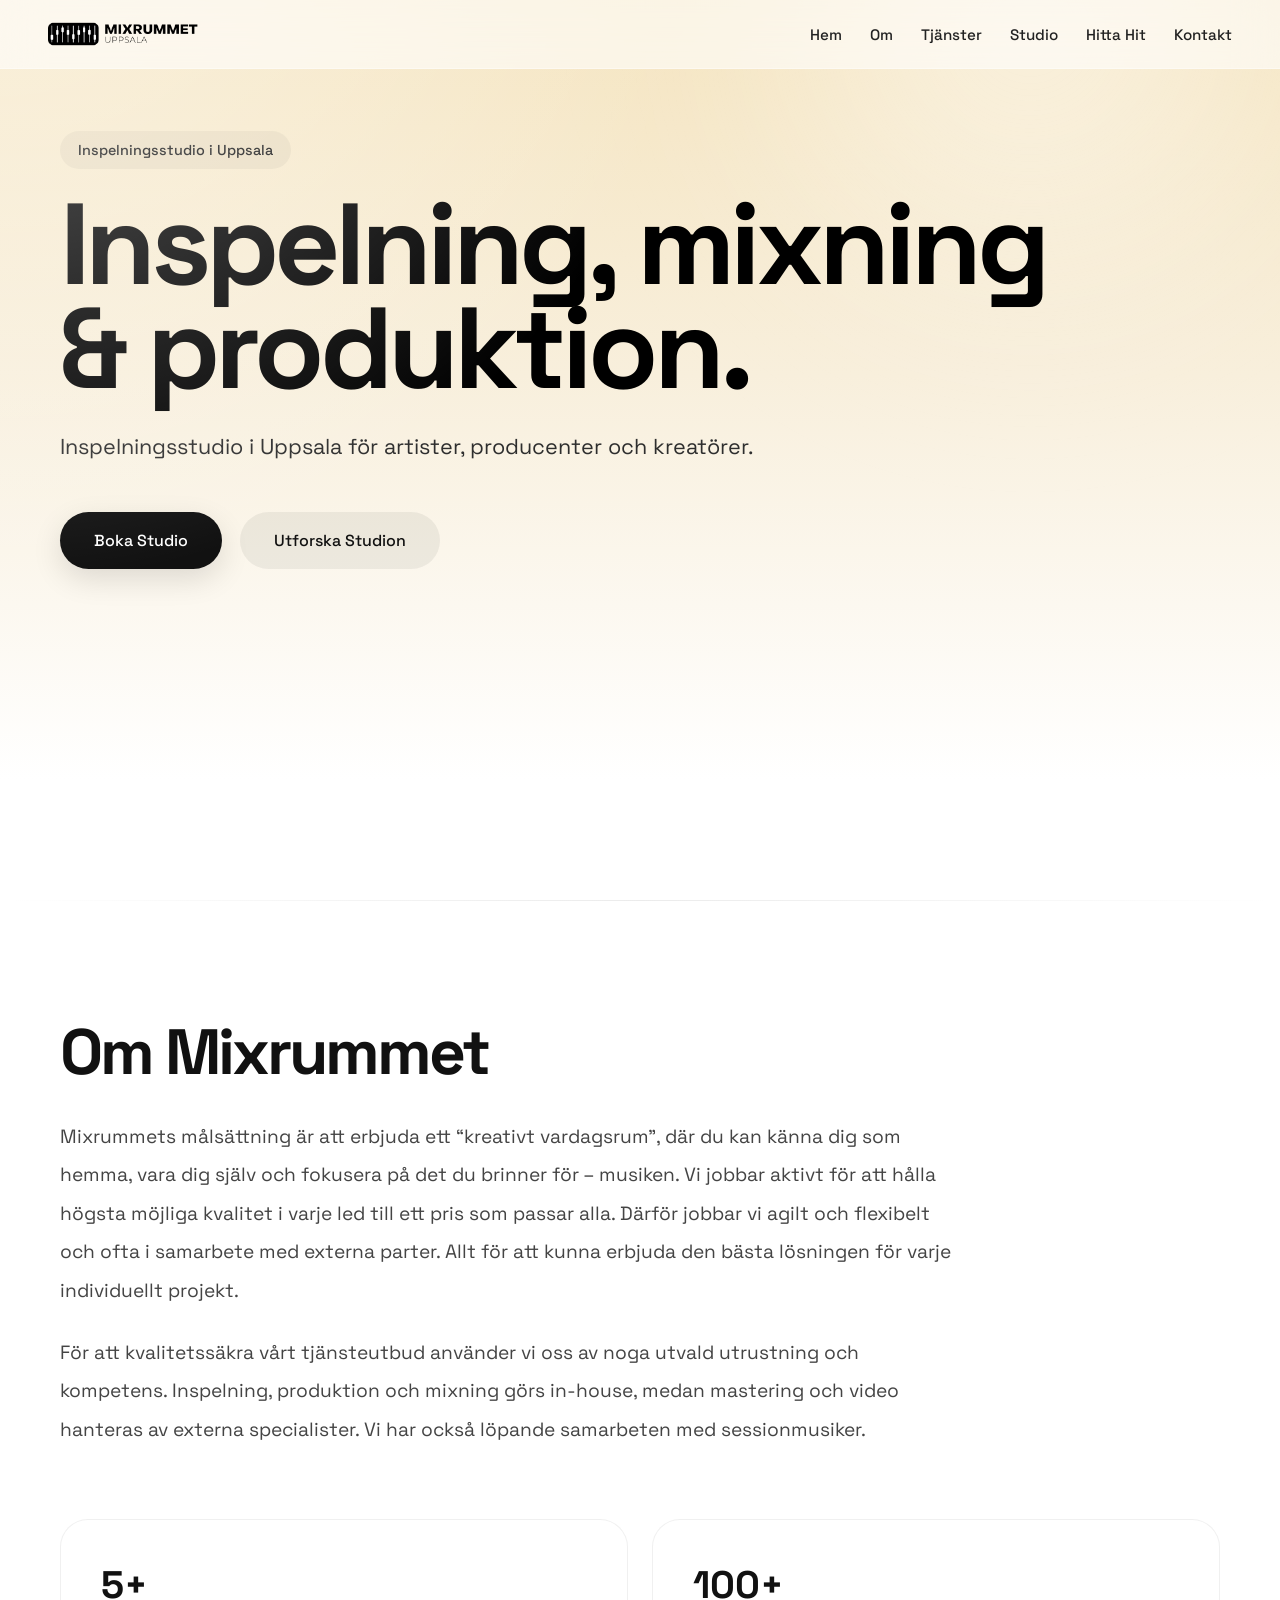
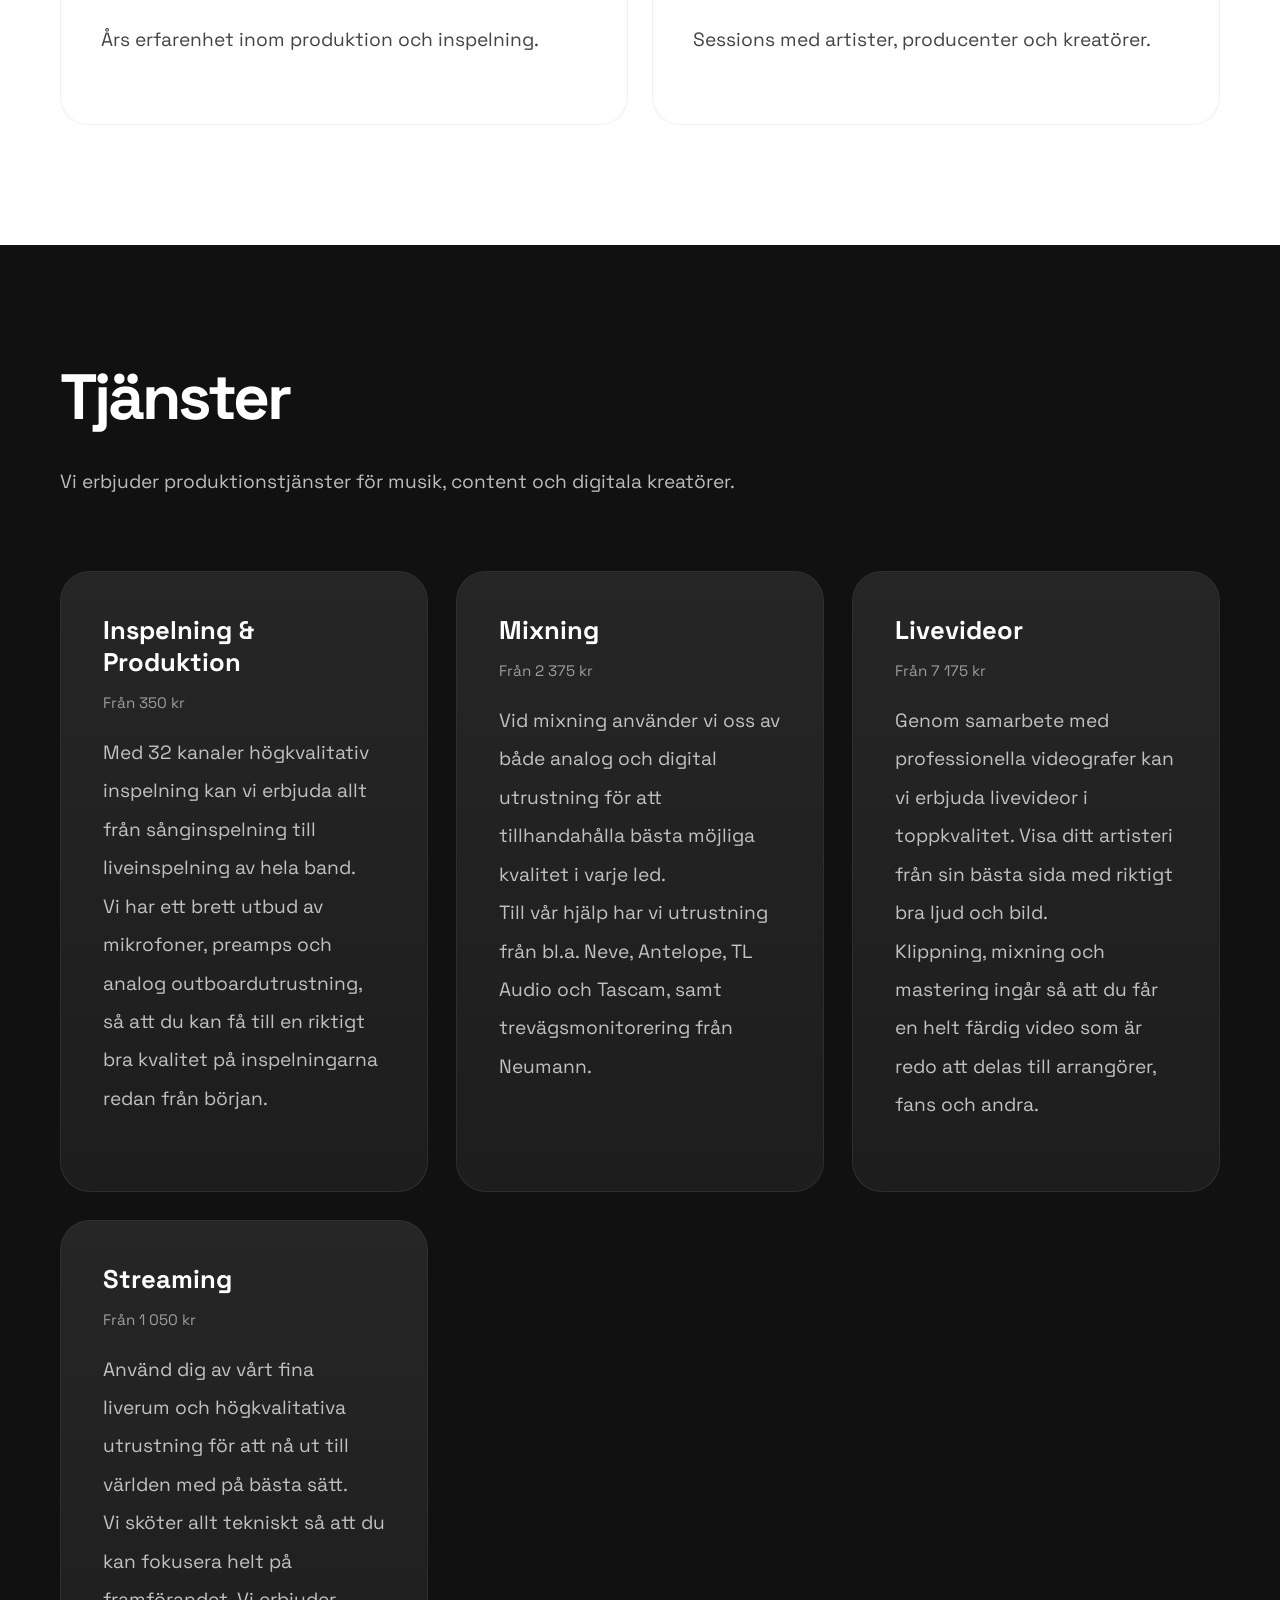
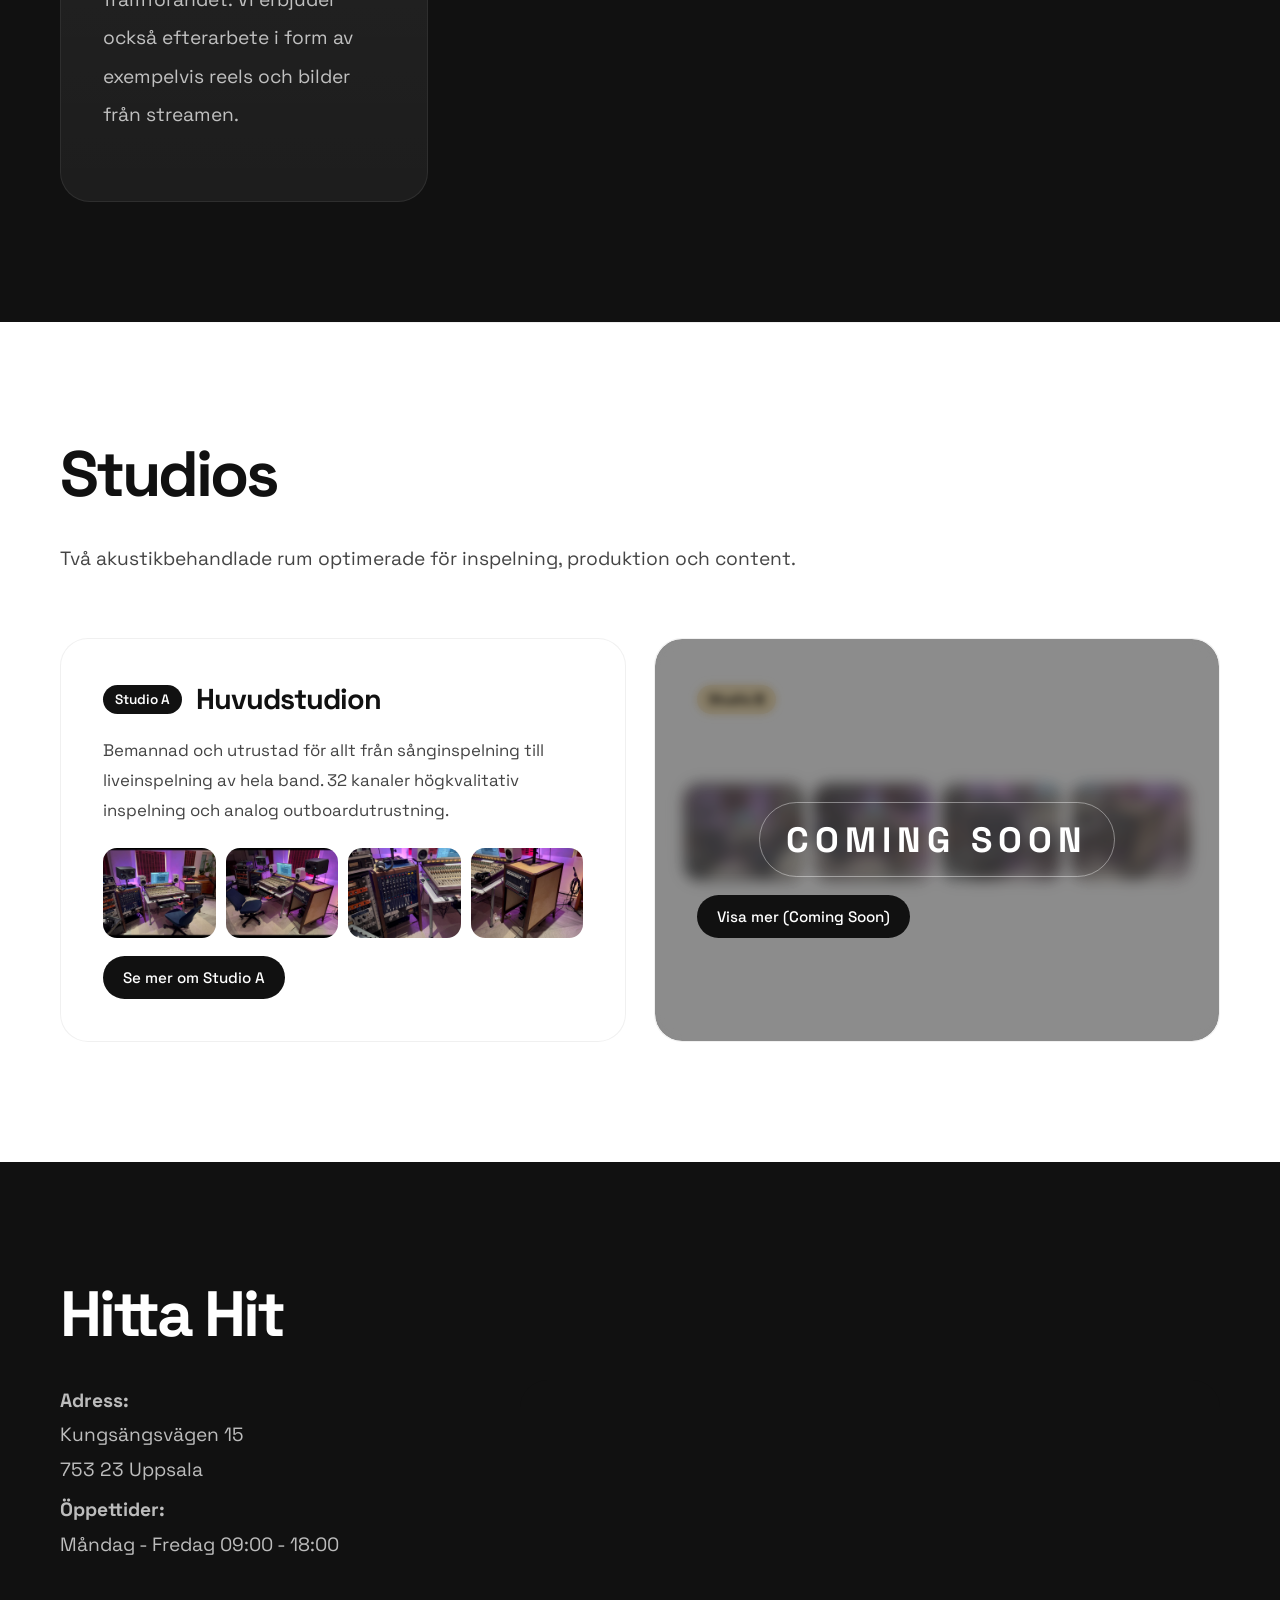
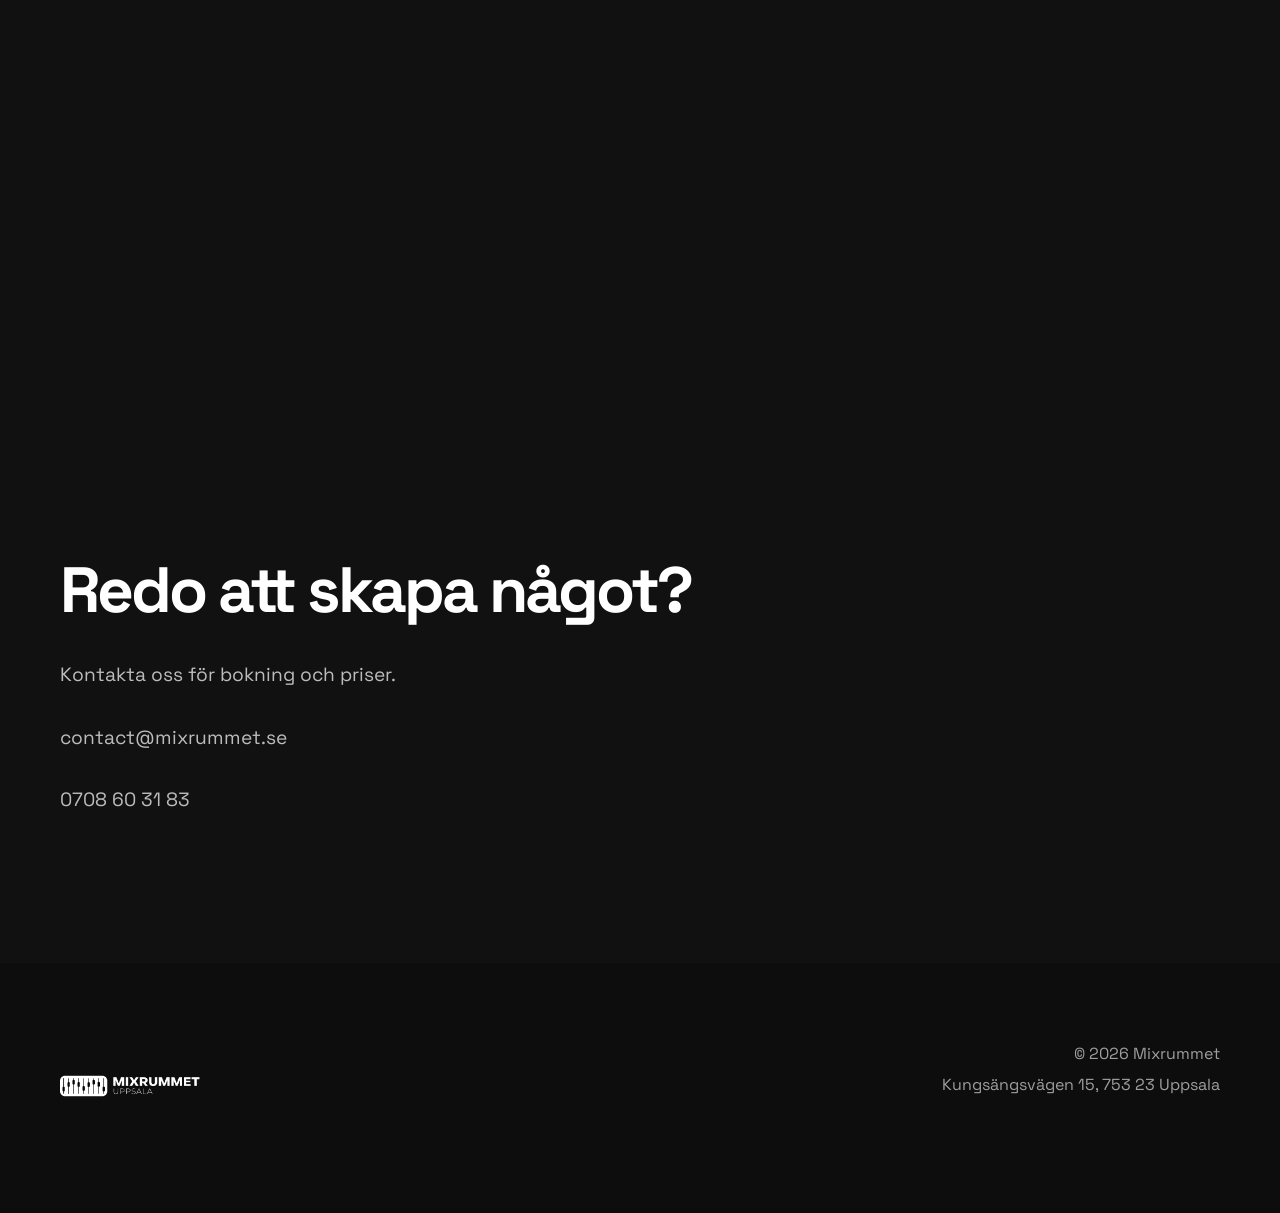
==== commit 4bf5983f: "Update index.html" ====
--- a/index.html
+++ b/index.html
@@ -402,7 +402,7 @@
                 Kontakta oss för bokning och priser.
             </p>
 
-                <p>info@mixrummet.se</p>
+                <p>contact@mixrummet.se</p>
 
                 <p>0708 60 31 83</p>
 
--- a/style.css
+++ b/style.css
@@ -1089,4 +1089,108 @@
 #secret:hover {
     color: red;
     opacity: 1;
-}+}
+
+/* BUTTON */
+.menu-toggle {
+    width: 44px;
+    height: 44px;
+
+    border-radius: 999px;
+    border: 1px solid rgba(0,0,0,0.08);
+
+    background: rgba(255,255,255,0.7);
+    backdrop-filter: blur(18px);
+
+    display: none;
+    align-items: center;
+    justify-content: center;
+
+    position: relative;
+    cursor: pointer;
+
+    transition: var(--transition);
+
+        margin-left: auto;
+
+    z-index: 9999;
+}
+
+.menu-toggle span {
+    position: absolute;
+    width: 18px;
+    height: 2px;
+    background: #111;
+    border-radius: 2px;
+    transition: 0.3s ease;
+}
+
+/* 3 lines */
+.menu-toggle span:nth-child(1) {
+    transform: translateY(-6px);
+}
+.menu-toggle span:nth-child(2) {
+    transform: translateY(0);
+}
+.menu-toggle span:nth-child(3) {
+    transform: translateY(6px);
+}
+
+/* ACTIVE → X */
+.menu-toggle.active span:nth-child(1) {
+    transform: rotate(45deg);
+}
+.menu-toggle.active span:nth-child(2) {
+    opacity: 0;
+}
+.menu-toggle.active span:nth-child(3) {
+    transform: rotate(-45deg);
+}
+
+/* MOBILE ONLY */
+@media (max-width: 768px) {
+    .menu-toggle {
+        display: flex;
+    }
+}
+
+.side-menu {
+    position: fixed;
+    top: 0;
+    right: -320px;
+
+    width: 320px;
+    height: 100vh;
+
+    background: rgba(255,255,255,1);
+    backdrop-filter: blur(20px);
+
+    border-left: 1px solid rgba(0,0,0,0.08);
+
+    display: flex;
+    flex-direction: column;
+
+    padding: 100px 30px;
+    gap: 20px;
+
+    transition: 0.4s ease;
+
+    z-index: 999;
+}
+
+.side-menu a {
+    text-decoration: none;
+    color: #111;
+
+    font-size: 1.2rem;
+    font-weight: 500;
+
+    padding: 10px 0;
+
+    border-bottom: 1px solid rgba(0,0,0,0.06);
+}
+
+/* OPEN STATE */
+.side-menu.open {
+    right: 0;
+}
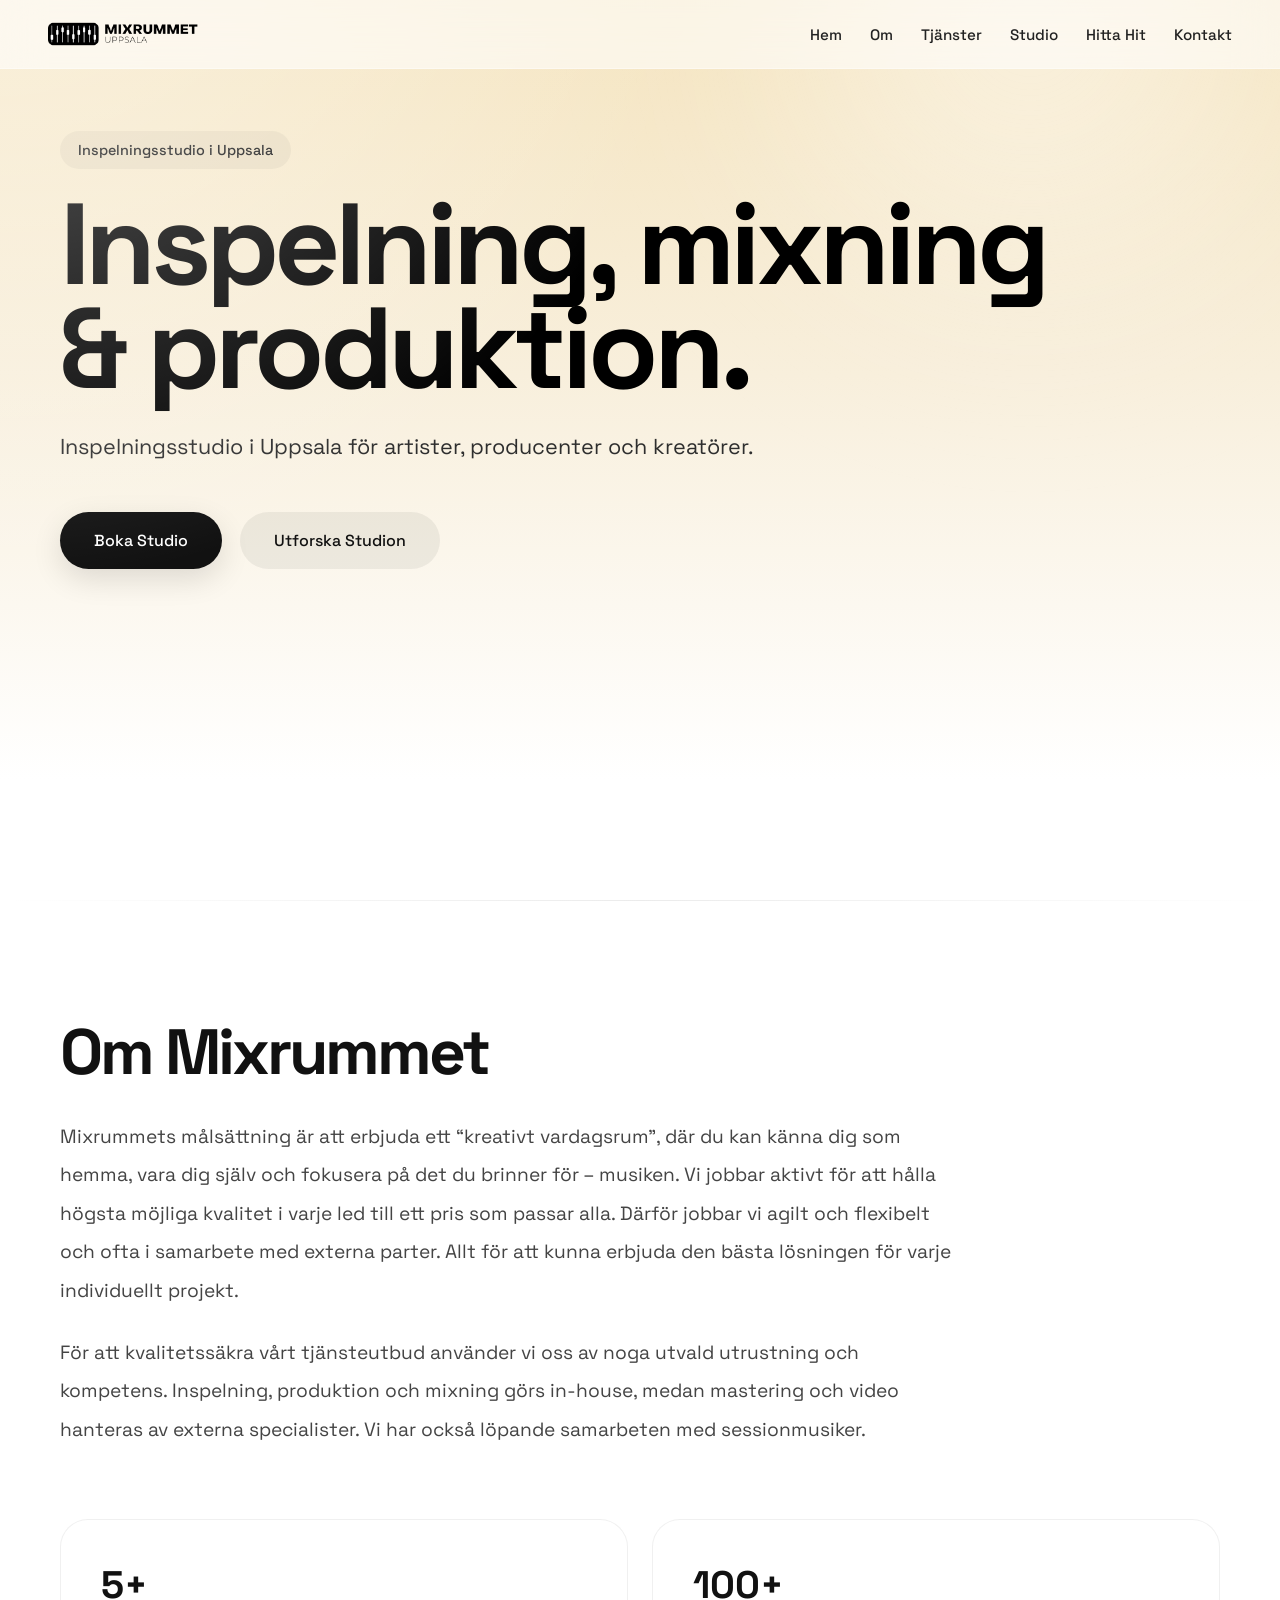
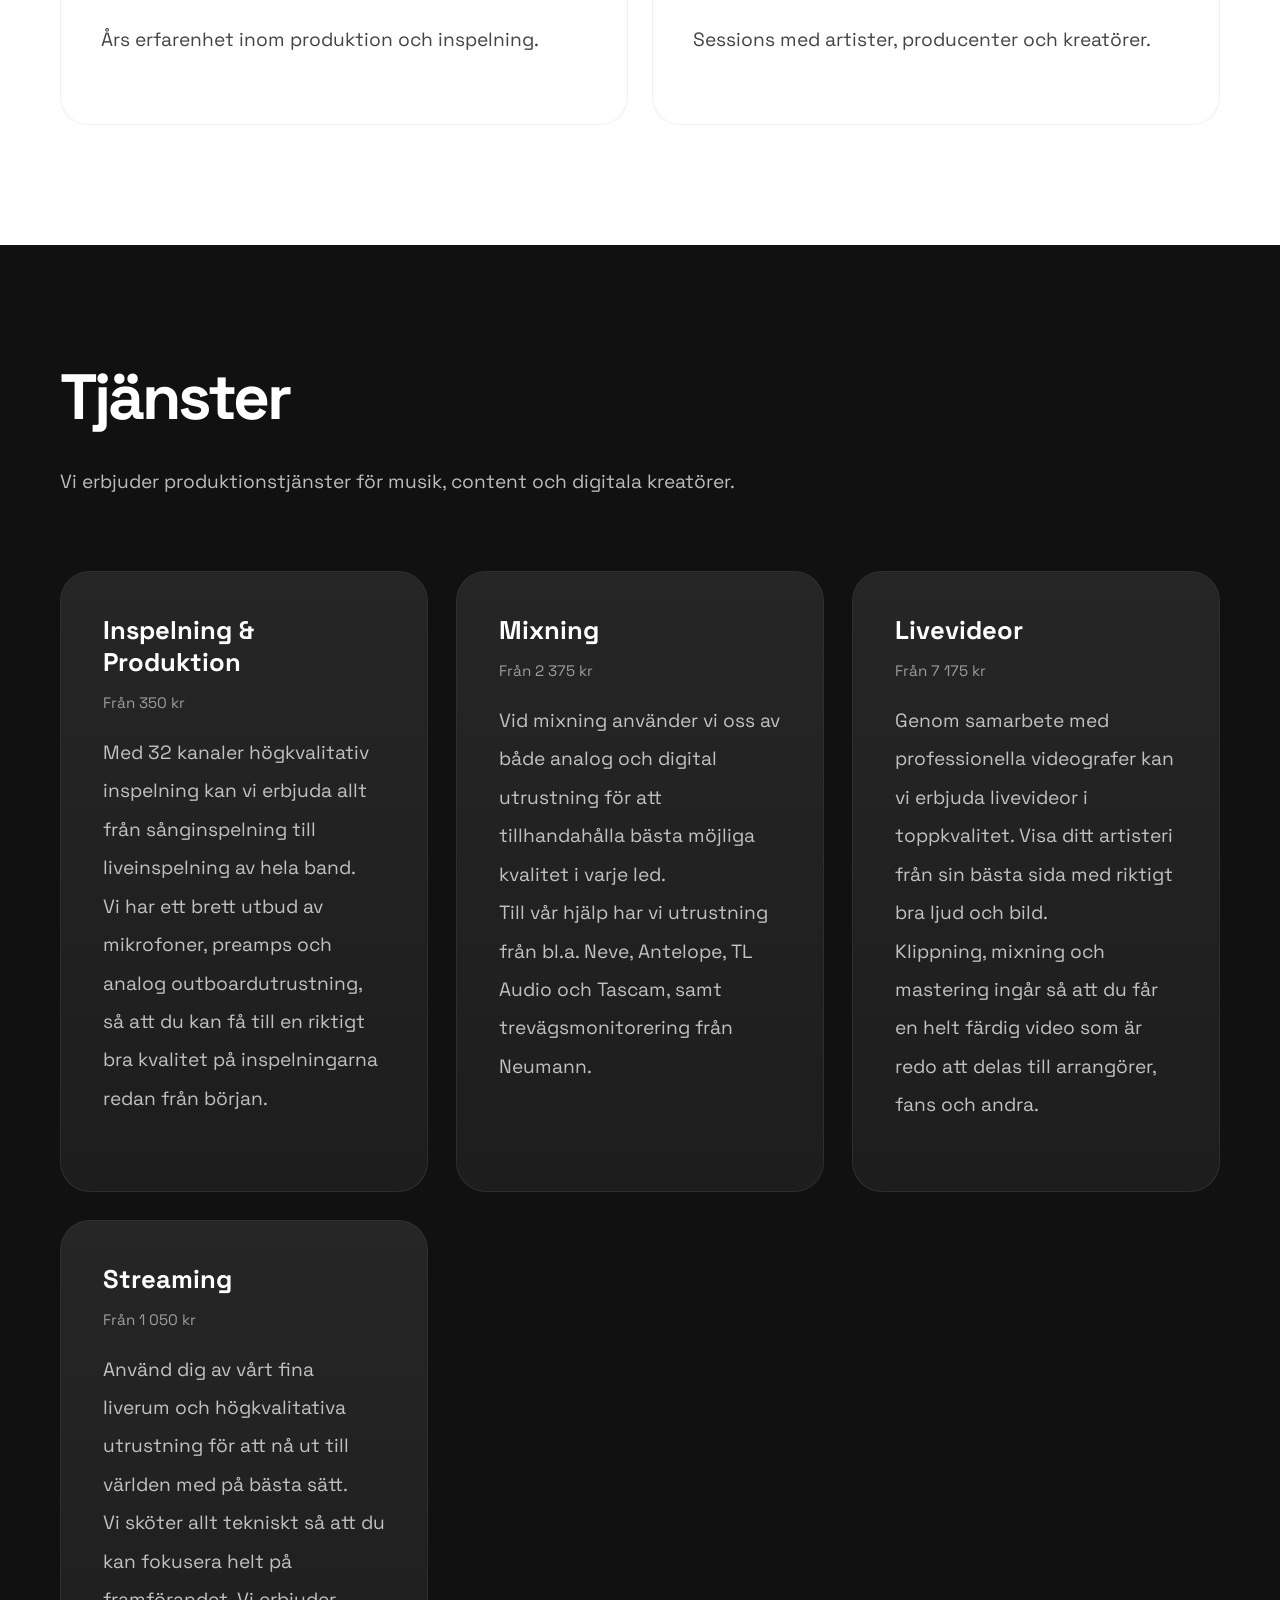
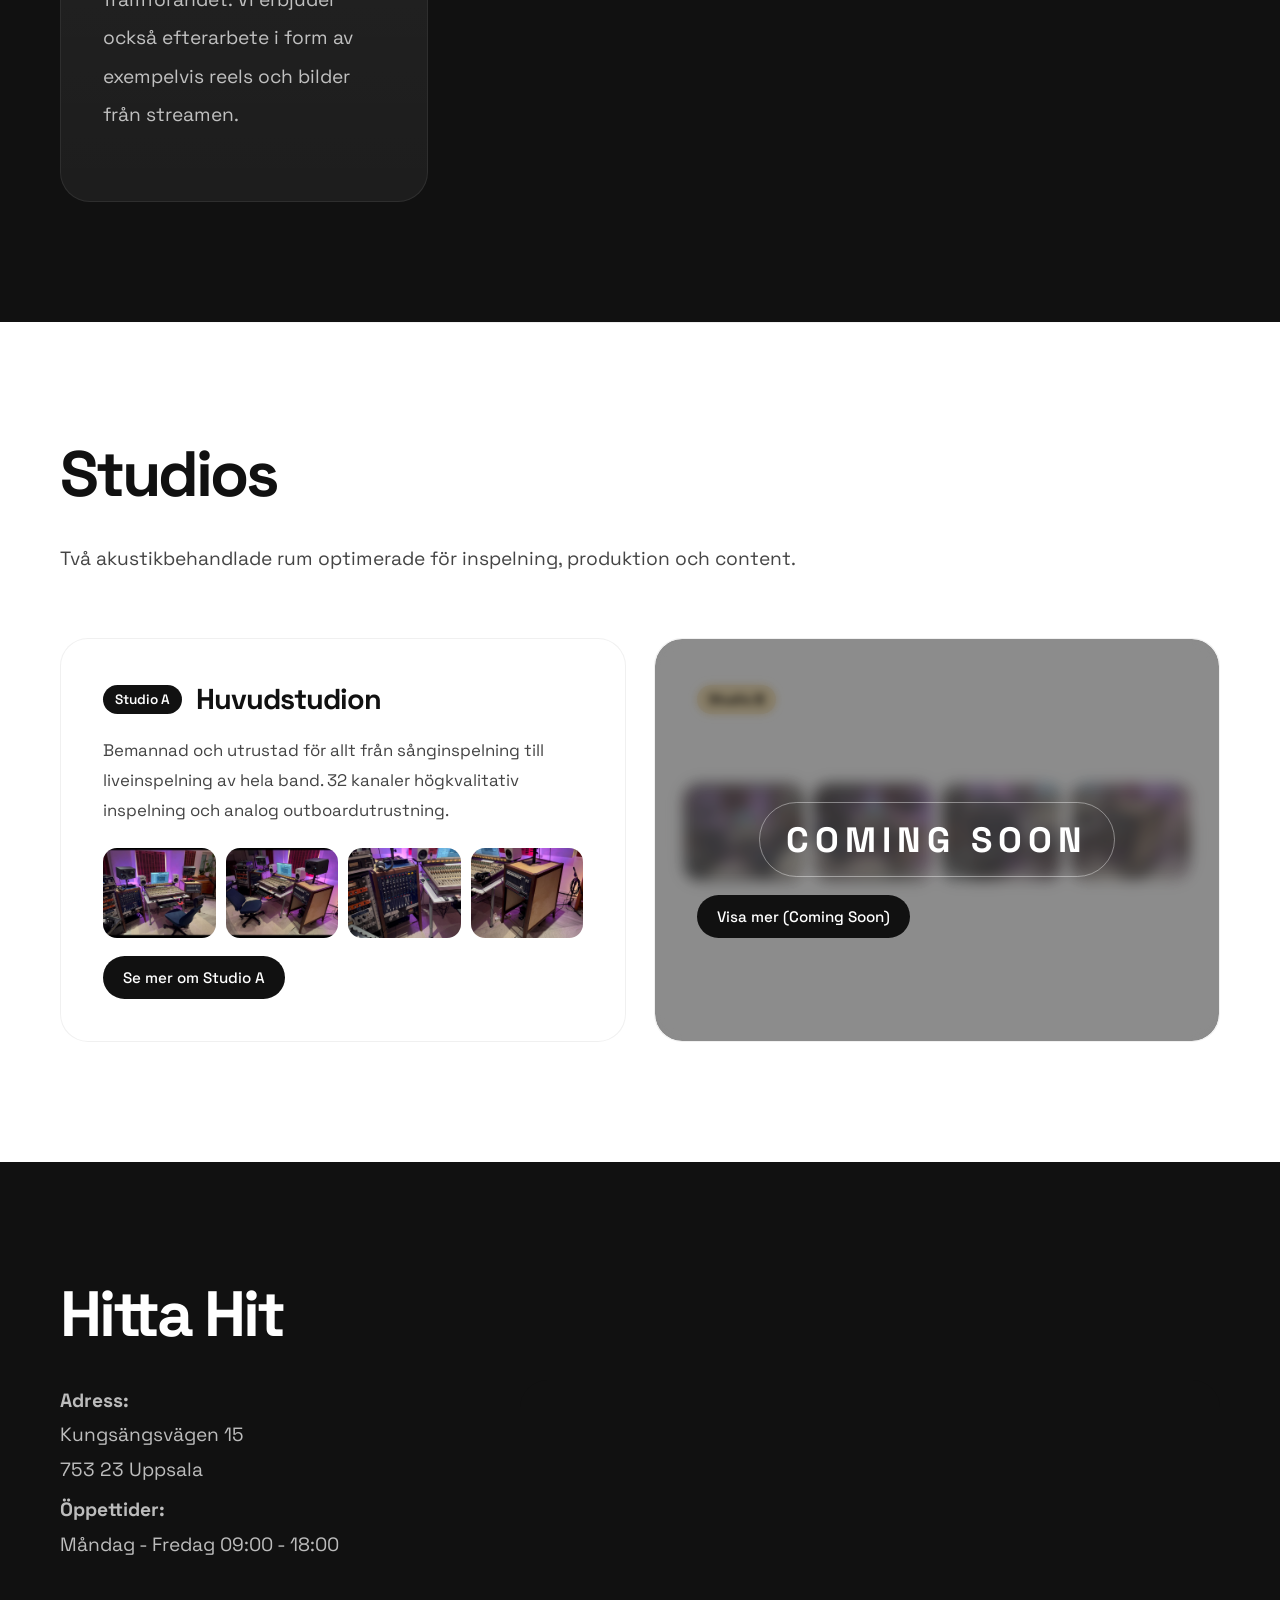
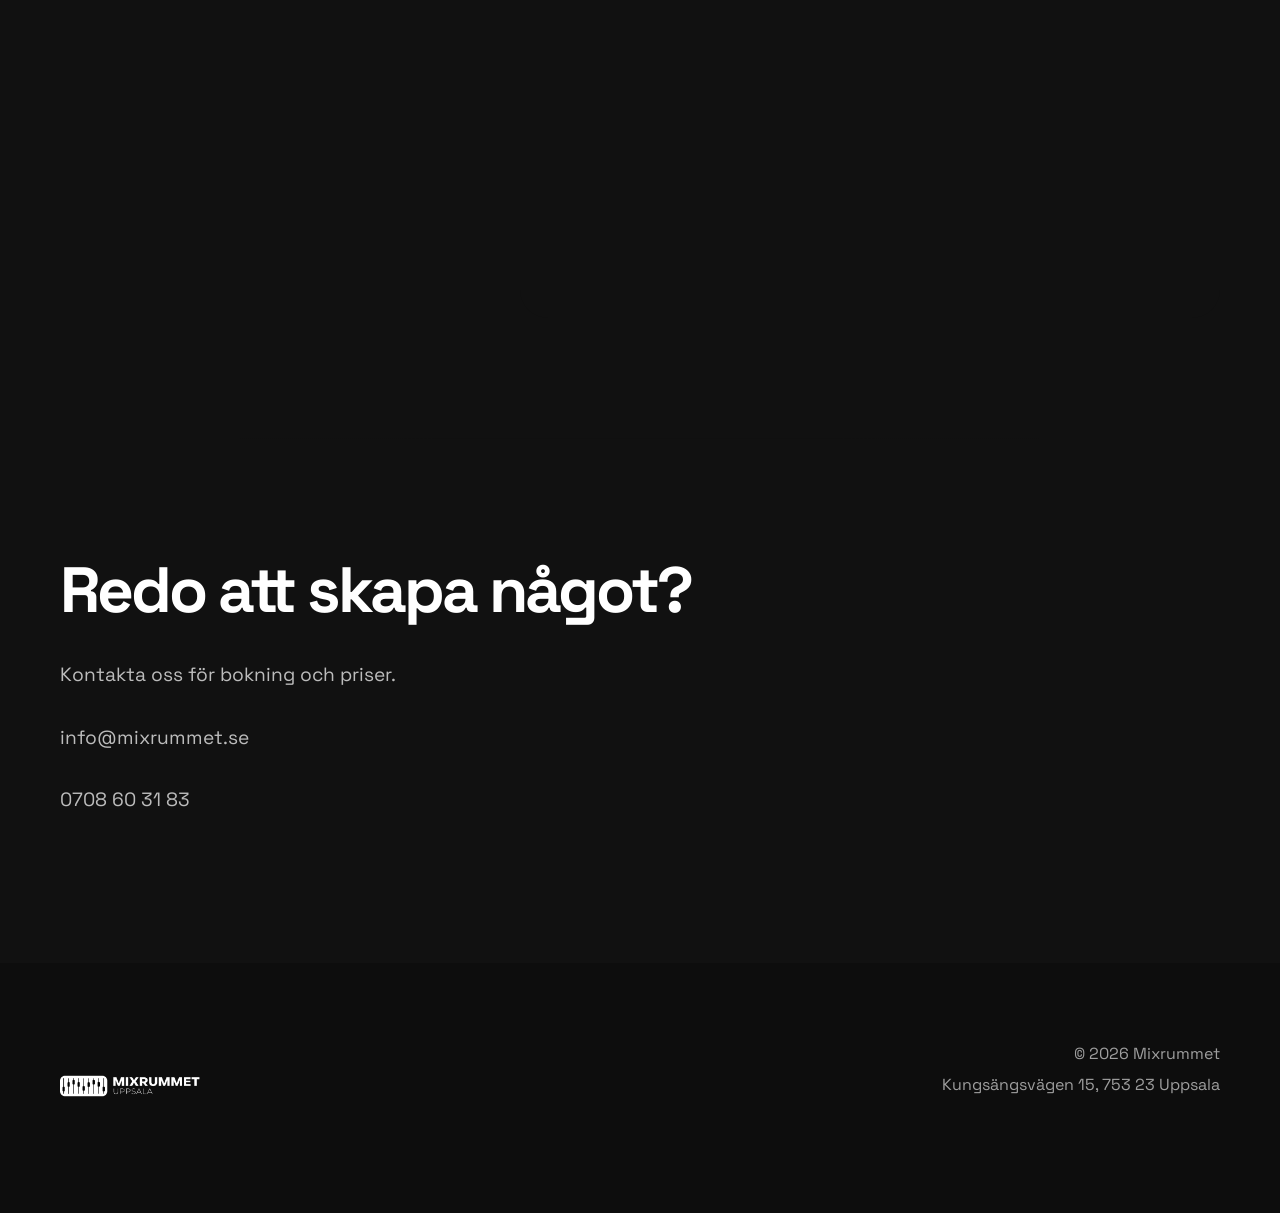
==== commit 26c02363: "Add files via upload" ====
--- a/index.html
+++ b/index.html
@@ -402,7 +402,7 @@
                 Kontakta oss för bokning och priser.
             </p>
 
-                <p>contact@mixrummet.se</p>
+                <p>info@mixrummet.se</p>
 
                 <p>0708 60 31 83</p>
 
@@ -479,4 +479,4 @@
     </script>
 
 </body>
-</html>
+</html>
--- a/style.css
+++ b/style.css
@@ -1193,4 +1193,4 @@
 /* OPEN STATE */
 .side-menu.open {
     right: 0;
-}
+}
